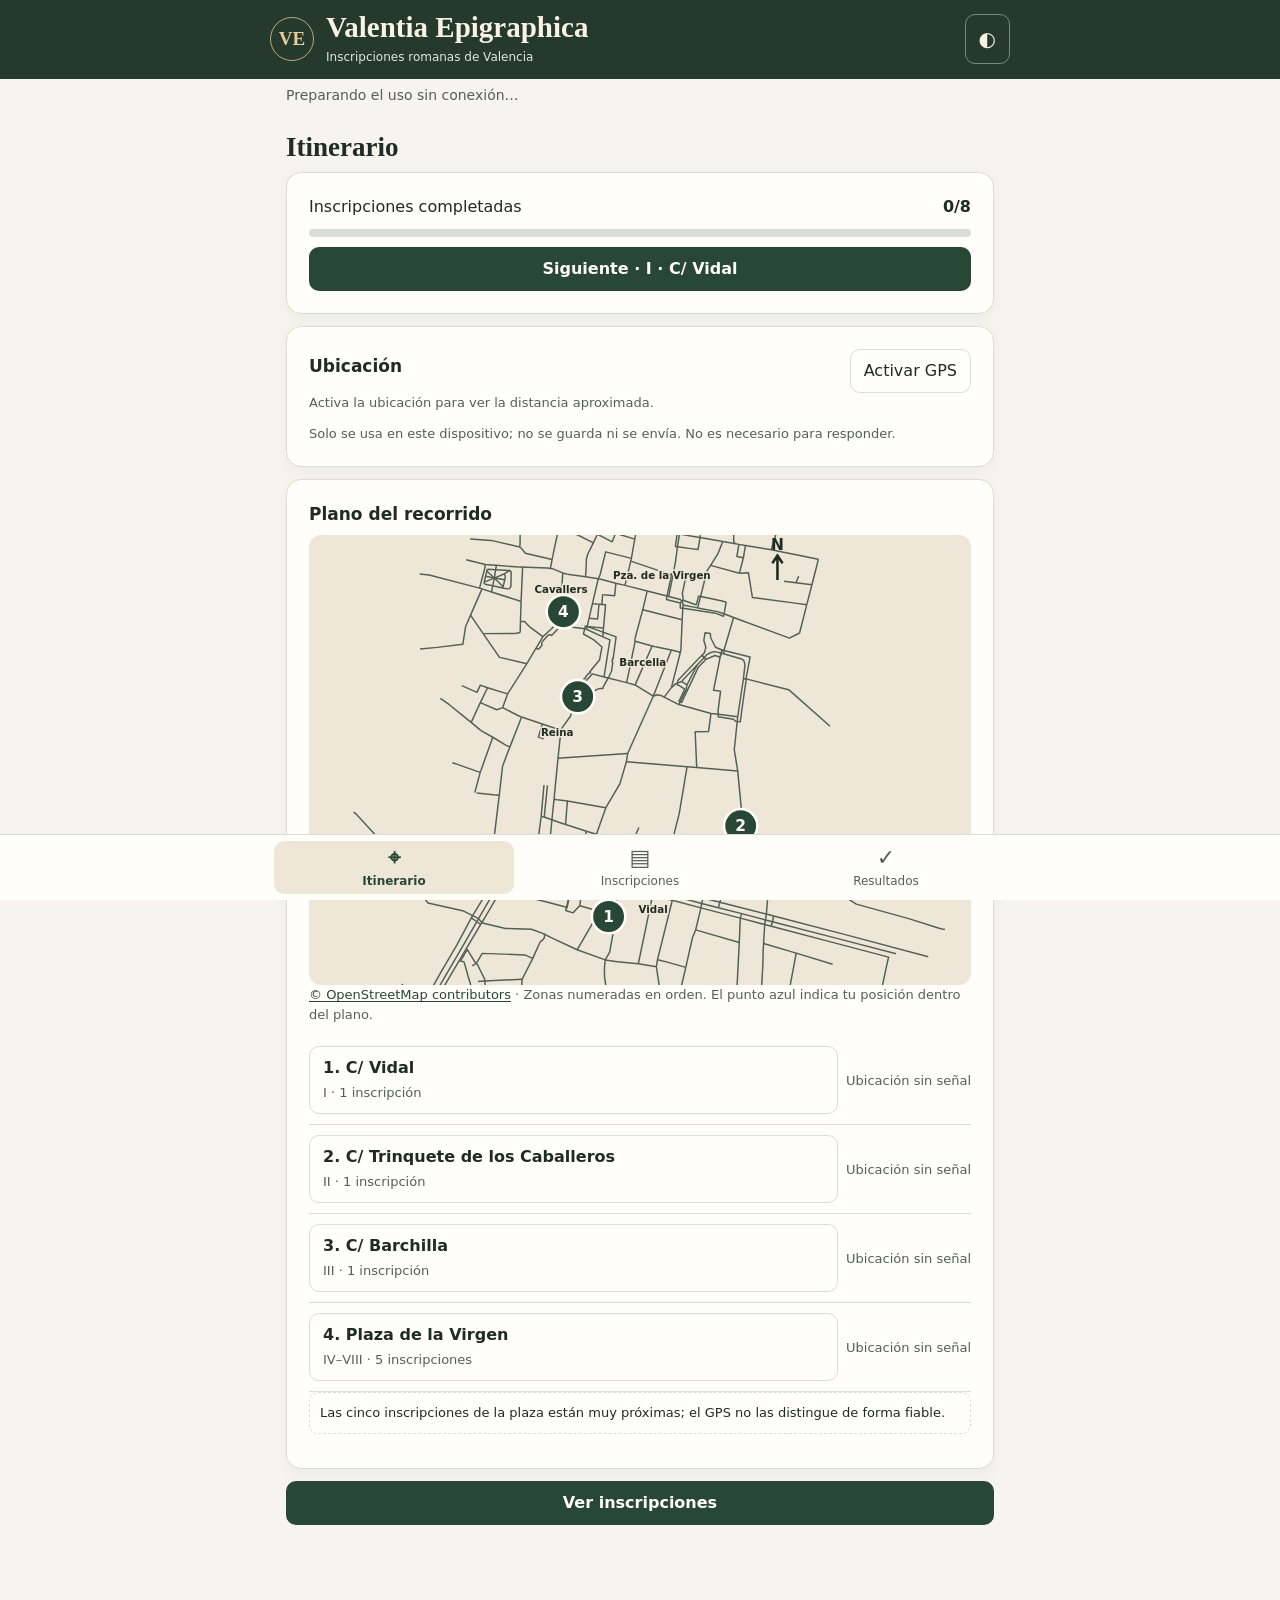
==== index.html @ b0bb478a "Preparar Valentia Epigraphica para la excursión escolar" ====
<!doctype html><html lang="es"><head><meta charset="utf-8"><meta name="viewport" content="width=device-width,initial-scale=1,viewport-fit=cover"><meta name="theme-color" content="#26392d"><meta name="description" content="Recorrido didáctico por ocho inscripciones romanas de Valencia."><link rel="manifest" href="manifest.webmanifest"><link rel="icon" href="icon.svg" type="image/svg+xml"><link rel="apple-touch-icon" href="icon-192.png"><link rel="stylesheet" href="style.css"><title>Valentia Epigraphica</title><script src="data.js" defer></script><script src="map.js" defer></script><script src="app.js" defer></script></head><body><header><div class="brand"><span class="seal" aria-hidden="true">VE</span><div><h1>Valentia Epigraphica</h1><p>Inscripciones romanas de Valencia</p></div></div><button id="theme" class="quiet" aria-label="Cambiar tema" title="Cambiar tema">◐</button></header><p id="offline-status" class="status" role="status">Preparando el uso sin conexión…</p><p id="storage-status" class="status" role="status"></p><main id="main" tabindex="-1"></main><nav aria-label="Secciones"><button data-tab="route"><span aria-hidden="true">⌖</span>Itinerario</button><button data-tab="list"><span aria-hidden="true">▤</span>Inscripciones</button><button data-tab="results"><span aria-hidden="true">✓</span>Resultados</button></nav><noscript>Esta aplicación necesita JavaScript.</noscript></body></html>
---- style.css ----
:root{color-scheme:light;--bg:#f6f4ed;--paper:#fffefa;--ink:#202b23;--muted:#526057;--line:#d9ded4;--green:#294735;--gold:#d7c291;--stone:#eee7d8;--good:#22613c;--bad:#a33b26;--shadow:0 4px 16px #18271a0b}*{box-sizing:border-box}html[data-theme=dark]{color-scheme:dark;--bg:#141b16;--paper:#1e2921;--ink:#f0f2e9;--muted:#b7c4b8;--line:#39483d;--green:#c3ddc2;--gold:#d7c291;--stone:#30382d;--good:#a1e0ab;--bad:#ffb39e;--shadow:none}body{margin:0;background:var(--bg);color:var(--ink);font:16px/1.5 system-ui,-apple-system,sans-serif;padding-bottom:calc(82px + env(safe-area-inset-bottom));}header{background:#26392d;color:#f8f3e4;display:flex;justify-content:space-between;align-items:center;gap:10px;padding:calc(12px + env(safe-area-inset-top)) max(16px,calc((100vw - 740px)/2)) 13px;}.brand{display:flex;align-items:center;gap:12px}.seal{font:600 19px Georgia,serif;color:#e6ce98;border:1px solid #bca87b;border-radius:50%;width:44px;height:44px;display:grid;place-items:center;flex-shrink:0}h1{font:600 clamp(21px,5vw,29px)/1.1 Georgia,serif;margin:0}header p{font-size:12px;margin:4px 0 0;color:#e2e7dc}main{max-width:740px;padding:18px 16px;margin:auto}h2{font:600 27px/1.18 Georgia,serif;margin:0 0 8px}h3{font-size:17px;margin:0 0 8px}p{margin:0 0 12px}button{font:inherit;cursor:pointer;min-height:44px;border-radius:10px;border:1px solid var(--line);background:var(--paper);color:var(--ink);padding:9px 13px}button:focus-visible,a:focus-visible,summary:focus-visible{outline:3px solid #bc8c32;outline-offset:3px}button:disabled{opacity:.55;cursor:default}.quiet{background:transparent;color:inherit;border-color:#788979;font-size:20px;min-width:44px}.primary{background:var(--green);color:var(--paper);font-weight:700;border-color:transparent}.wide{width:100%}.card{border:1px solid var(--line);background:var(--paper);border-radius:15px;padding:16px;margin-bottom:12px;box-shadow:var(--shadow)}.muted,small{color:var(--muted);font-size:13px}.row{display:flex;align-items:center;justify-content:space-between;gap:10px}.stack{display:grid;gap:9px}.progress{height:8px;border-radius:8px;background:var(--line);overflow:hidden;margin:10px 0}.progress>span{display:block;background:var(--green);height:100%}.list-item{display:flex;width:100%;text-align:left;gap:12px;align-items:center;margin-bottom:9px;padding:13px}.number{display:grid;place-items:center;width:42px;height:42px;flex-shrink:0;background:var(--stone);color:var(--ink);border-radius:9px;font:600 17px Georgia,serif}.list-title{flex:1;line-height:1.3}.list-title small{display:block;margin-top:5px}.done{color:var(--good);font-weight:700}.epigraph{background:var(--stone);padding:19px 8px;border-radius:10px;text-align:center;font:600 clamp(12px,3.35vw,17px)/1.65 Georgia,serif;white-space:pre-wrap;overflow-wrap:anywhere;letter-spacing:.025em;margin:12px 0 16px}.question{border:0;padding:0;margin:0 0 20px;min-width:0}.question legend{font-weight:650;margin-bottom:9px}.option{display:flex;align-items:center;gap:10px;padding:10px;border:1px solid var(--line);border-radius:10px;margin:7px 0;min-height:46px}.option:has(input:checked){border:2px solid var(--green);padding:9px;background:var(--stone)}input[type=radio]{accent-color:var(--green);width:19px;height:19px;flex-shrink:0}.feedback{font-size:14px;padding:8px 10px;border-left:3px solid var(--line);margin:8px 0}.correct{border-color:var(--good);color:var(--good)}.incorrect{border-color:var(--bad);color:var(--bad)}details{border-top:1px solid var(--line);padding:12px 0}summary{cursor:pointer;font-weight:650;padding:4px 0}details p{white-space:pre-line;margin-top:10px}.actions{display:flex;gap:8px;flex-wrap:wrap}.actions>*{flex:1}.map{width:100%;height:auto;max-height:410px;background:var(--stone);border-radius:12px}.map .trail{stroke:var(--green);fill:none;stroke-width:3;stroke-linecap:round;stroke-linejoin:round}.map .dot{fill:var(--green);stroke:var(--paper);stroke-width:2}.map text{fill:var(--paper);font:bold 12px system-ui}.map .user{fill:#237ed6;stroke:white;stroke-width:2}.map .accuracy{fill:#237ed6;fill-opacity:.15;stroke:#237ed6;stroke-opacity:.5}.zone{display:grid;grid-template-columns:1fr auto;gap:8px;align-items:center;padding:10px 0;border-bottom:1px solid var(--line)}.zone:last-child{border:0}.zone button{text-align:left}.pill{font-size:13px;font-weight:650;color:var(--good)}nav{position:fixed;bottom:0;left:0;right:0;z-index:5;display:flex;justify-content:center;background:var(--paper);border-top:1px solid var(--line);padding:6px 8px calc(6px + env(safe-area-inset-bottom));gap:6px}nav button{border:0;flex:1;max-width:240px;font-size:12px;display:grid;justify-items:center;padding:4px;gap:1px;color:var(--muted)}nav button span{font-size:22px;line-height:1.2}nav button[aria-current=page]{color:var(--green);background:var(--stone);font-weight:700}.score{font:600 45px Georgia,serif;color:var(--green);margin:5px 0}.note{font-size:13px;padding:10px;border:1px dashed var(--line);border-radius:9px}.back{margin-bottom:14px}.hidden{display:none}.warning{color:var(--bad)}@media(min-width:650px){main{padding-top:26px}.card{padding:22px}}@media print{header,nav,button{display:none}body{padding:0}.card{break-inside:avoid}}

html[data-theme=oled] {
  color-scheme: dark;
  --bg: #000;
  --paper: #101613;
  --ink: #faf8ed;
  --muted: #c6cfc7;
  --line: #515d53;
  --green: #c3ddc2;
  --stone: #202722;
  --good: #a1e0ab;
  --bad: #ffb39e;
  --shadow: none;
}
.status {
  max-width: 740px;
  margin: 0 auto;
  padding: 6px 16px 0;
  font-size: .875rem;
  color: var(--muted);
}
.status:empty { display: none; }
.map { display: block; width: 100%; max-height: 450px; }
.map .streets { fill: none; stroke: var(--muted); stroke-width: 1.15; stroke-linejoin: round; }
.map .street-label text {
  font: 600 8px system-ui, sans-serif;
  fill: var(--ink);
  paint-order: stroke;
  stroke: var(--stone);
  stroke-width: 2.5;
}
.dot { stroke: var(--paper); stroke-width: 2; }
.photo { margin: 10px 0 16px; }
.photo img { display: block; width: 100%; max-width: 320px; height: auto; border-radius: 8px; }
.photo figcaption { margin-top: 4px; font-size: .875rem; }
a { color: var(--green); text-underline-offset: .15em; }
fieldset { min-inline-size: 0; }
.card, .option, .zone { overflow-wrap: anywhere; }
@media (max-width: 400px) {
  .card { padding: 13px; }
  .zone { align-items: flex-start; }
}
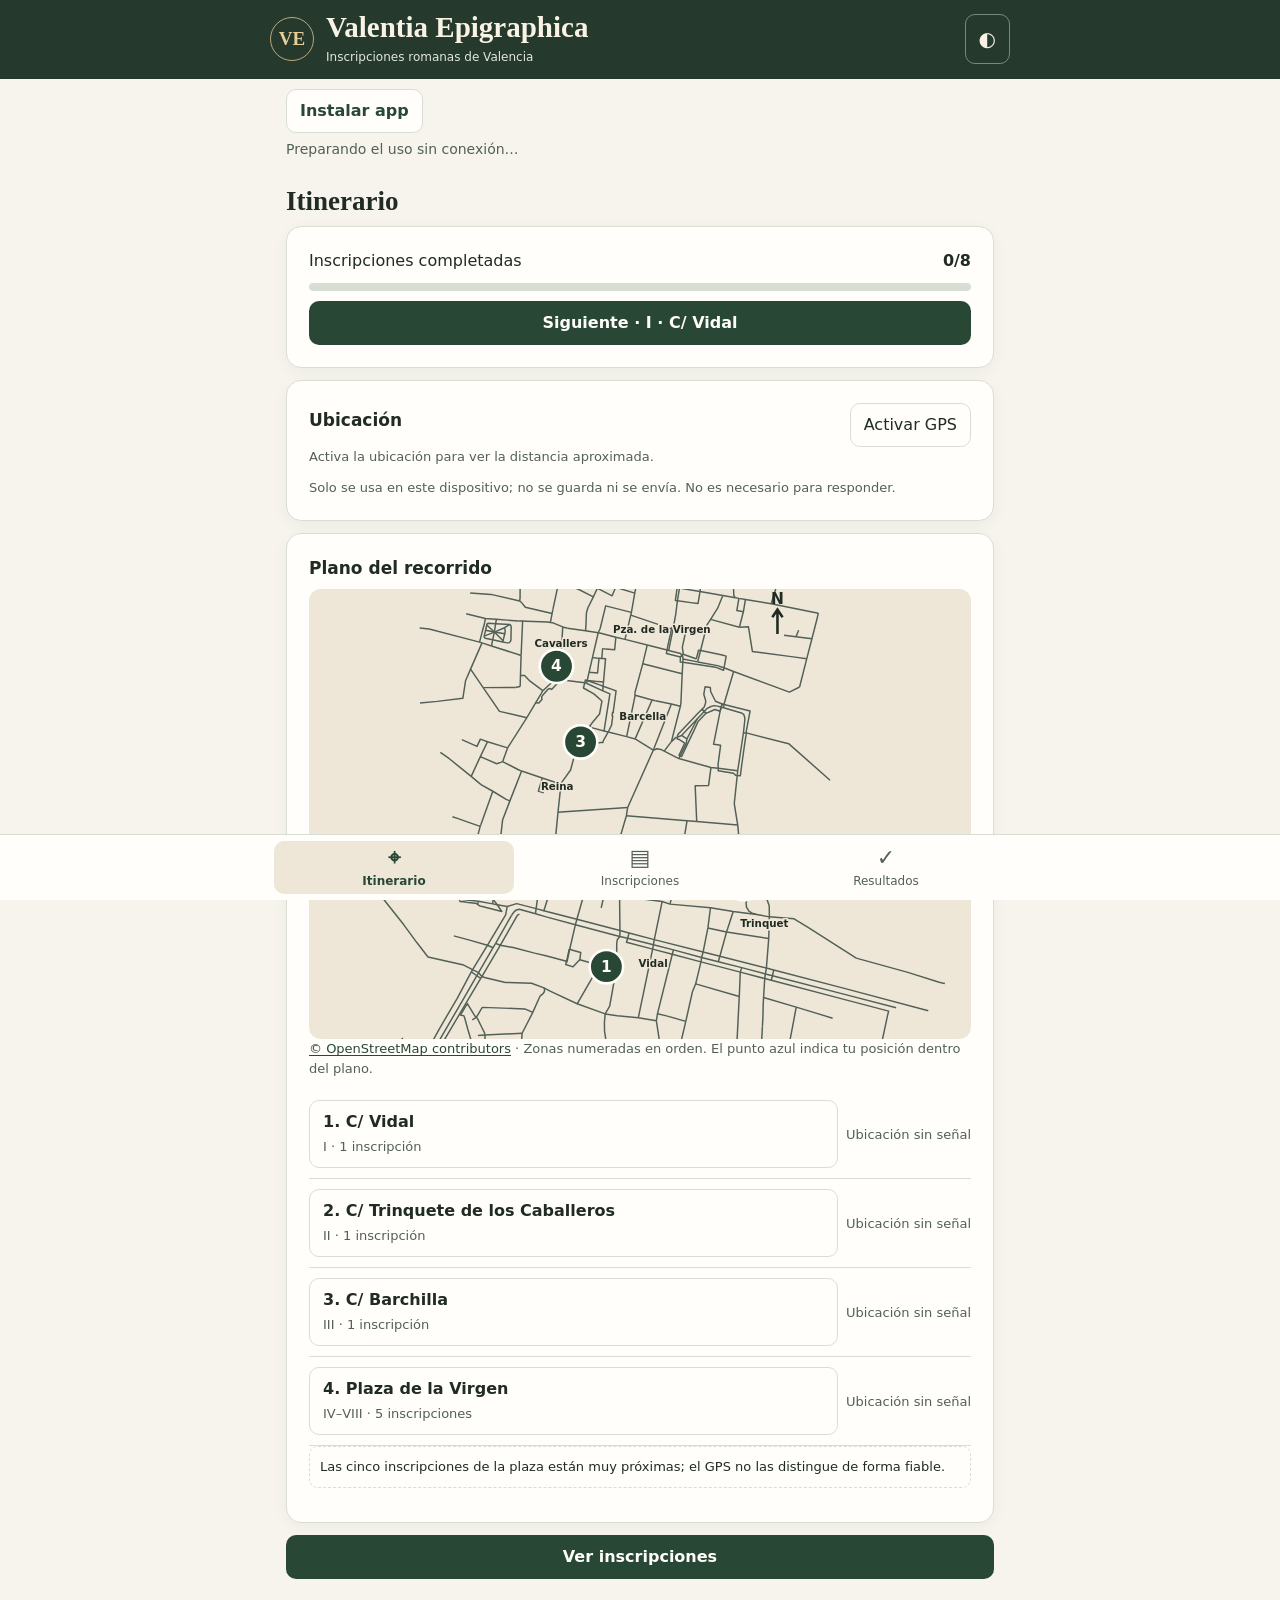
==== commit 0fcd1bf3: "Añadir instalación y nuevo icono de Valentia" ====
--- a/index.html
+++ b/index.html
@@ -1 +1 @@
-<!doctype html><html lang="es"><head><meta charset="utf-8"><meta name="viewport" content="width=device-width,initial-scale=1,viewport-fit=cover"><meta name="theme-color" content="#26392d"><meta name="description" content="Recorrido didáctico por ocho inscripciones romanas de Valencia."><link rel="manifest" href="manifest.webmanifest"><link rel="icon" href="icon.svg" type="image/svg+xml"><link rel="apple-touch-icon" href="icon-192.png"><link rel="stylesheet" href="style.css"><title>Valentia Epigraphica</title><script src="data.js" defer></script><script src="map.js" defer></script><script src="app.js" defer></script></head><body><header><div class="brand"><span class="seal" aria-hidden="true">VE</span><div><h1>Valentia Epigraphica</h1><p>Inscripciones romanas de Valencia</p></div></div><button id="theme" class="quiet" aria-label="Cambiar tema" title="Cambiar tema">◐</button></header><p id="offline-status" class="status" role="status">Preparando el uso sin conexión…</p><p id="storage-status" class="status" role="status"></p><main id="main" tabindex="-1"></main><nav aria-label="Secciones"><button data-tab="route"><span aria-hidden="true">⌖</span>Itinerario</button><button data-tab="list"><span aria-hidden="true">▤</span>Inscripciones</button><button data-tab="results"><span aria-hidden="true">✓</span>Resultados</button></nav><noscript>Esta aplicación necesita JavaScript.</noscript></body></html>
+<!doctype html><html lang="es"><head><meta charset="utf-8"><meta name="viewport" content="width=device-width,initial-scale=1,viewport-fit=cover"><meta name="theme-color" content="#26392d"><meta name="description" content="Recorrido didáctico por ocho inscripciones romanas de Valencia."><link rel="manifest" href="manifest.webmanifest"><link rel="icon" href="icon.svg" type="image/svg+xml"><link rel="apple-touch-icon" href="icon-192.png"><link rel="stylesheet" href="style.css"><title>Valentia Epigraphica</title><script src="data.js" defer></script><script src="map.js" defer></script><script src="app.js" defer></script></head><body><header><div class="brand"><span class="seal" aria-hidden="true">VE</span><div><h1>Valentia Epigraphica</h1><p>Inscripciones romanas de Valencia</p></div></div><button id="theme" class="quiet" aria-label="Cambiar tema" title="Cambiar tema">◐</button></header><div class="install-panel" id="install-panel"><button id="install-app" class="install-button" type="button" aria-controls="install-help" aria-expanded="false">Instalar app</button><p id="install-help" hidden></p></div><p id="offline-status" class="status" role="status">Preparando el uso sin conexión…</p><p id="storage-status" class="status" role="status"></p><main id="main" tabindex="-1"></main><nav aria-label="Secciones"><button data-tab="route"><span aria-hidden="true">⌖</span>Itinerario</button><button data-tab="list"><span aria-hidden="true">▤</span>Inscripciones</button><button data-tab="results"><span aria-hidden="true">✓</span>Resultados</button></nav><noscript>Esta aplicación necesita JavaScript.</noscript></body></html>
--- a/style.css
+++ b/style.css
@@ -41,3 +41,7 @@
   .card { padding: 13px; }
   .zone { align-items: flex-start; }
 }
+
+.install-panel { max-width: 740px; margin: 10px auto 0; padding: 0 16px; }
+.install-button { color: var(--green); font-weight: 700; }
+.install-panel p { margin: 8px 0 0; font-size: .875rem; }
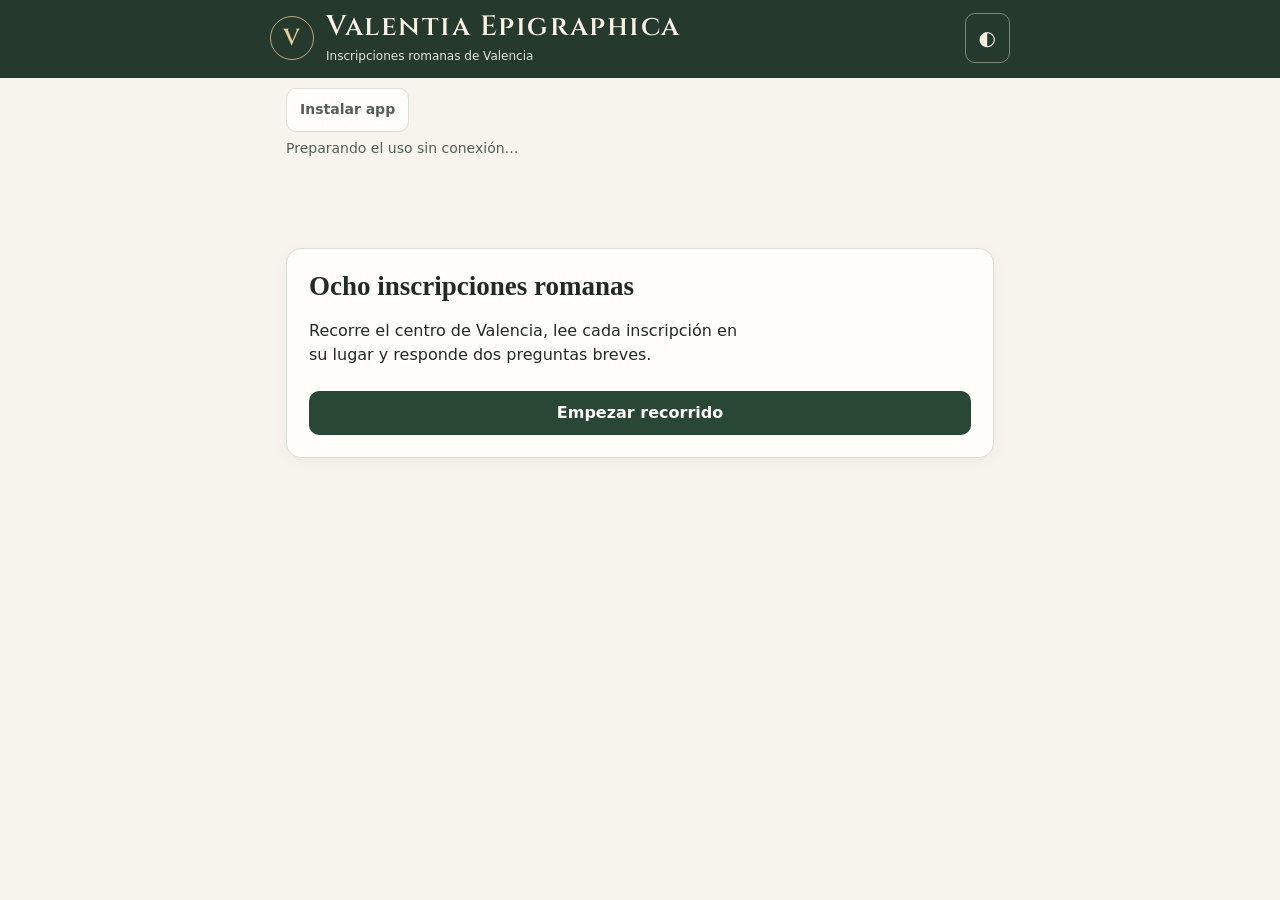
==== commit ec269aca: "Afinar la estética epigráfica de las fichas" ====
--- a/index.html
+++ b/index.html
@@ -1 +1 @@
-<!doctype html><html lang="es"><head><meta charset="utf-8"><meta name="viewport" content="width=device-width,initial-scale=1,viewport-fit=cover"><meta name="theme-color" content="#26392d"><meta name="description" content="Recorrido didáctico por ocho inscripciones romanas de Valencia."><link rel="manifest" href="manifest.webmanifest"><link rel="icon" href="icon.svg" type="image/svg+xml"><link rel="apple-touch-icon" href="icon-192.png"><link rel="stylesheet" href="style.css"><title>Valentia Epigraphica</title><script src="data.js" defer></script><script src="map.js" defer></script><script src="app.js" defer></script></head><body><header><div class="brand"><span class="seal" aria-hidden="true">VE</span><div><h1>Valentia Epigraphica</h1><p>Inscripciones romanas de Valencia</p></div></div><button id="theme" class="quiet" aria-label="Cambiar tema" title="Cambiar tema">◐</button></header><div class="install-panel" id="install-panel"><button id="install-app" class="install-button" type="button" aria-controls="install-help" aria-expanded="false">Instalar app</button><p id="install-help" hidden></p></div><p id="offline-status" class="status" role="status">Preparando el uso sin conexión…</p><p id="storage-status" class="status" role="status"></p><main id="main" tabindex="-1"></main><nav aria-label="Secciones"><button data-tab="route"><span aria-hidden="true">⌖</span>Itinerario</button><button data-tab="list"><span aria-hidden="true">▤</span>Inscripciones</button><button data-tab="results"><span aria-hidden="true">✓</span>Resultados</button></nav><noscript>Esta aplicación necesita JavaScript.</noscript></body></html>
+<!doctype html><html lang="es"><head><meta charset="utf-8"><meta name="viewport" content="width=device-width,initial-scale=1,viewport-fit=cover"><meta name="theme-color" content="#26392d"><meta name="description" content="Recorrido didáctico por ocho inscripciones romanas de Valencia."><link rel="manifest" href="manifest.webmanifest"><link rel="icon" href="icon.svg" type="image/svg+xml"><link rel="apple-touch-icon" href="icon-192.png"><link rel="stylesheet" href="style.css"><title>Valentia Epigraphica</title><script src="data.js" defer></script><script src="map.js" defer></script><script src="app.js" defer></script></head><body><header><div class="brand"><span class="seal" aria-hidden="true">V</span><div><h1>Valentia Epigraphica</h1><p>Inscripciones romanas de Valencia</p></div></div><button id="theme" class="quiet" aria-label="Cambiar tema" title="Cambiar tema">◐</button></header><div class="install-panel" id="install-panel"><button id="install-app" class="install-button" type="button" aria-controls="install-help" aria-expanded="false">Instalar app</button><p id="install-help" hidden></p></div><p id="offline-status" class="status" role="status">Preparando el uso sin conexión…</p><p id="storage-status" class="status" role="status"></p><main id="main" tabindex="-1"></main><nav aria-label="Secciones"><button data-tab="route"><span aria-hidden="true">⌖</span>Itinerario</button><button data-tab="list"><span aria-hidden="true">▤</span>Inscripciones</button><button data-tab="results"><span aria-hidden="true">✓</span>Resultados</button></nav><noscript>Esta aplicación necesita JavaScript.</noscript></body></html>
--- a/style.css
+++ b/style.css
@@ -45,3 +45,155 @@
 .install-panel { max-width: 740px; margin: 10px auto 0; padding: 0 16px; }
 .install-button { color: var(--green); font-weight: 700; }
 .install-panel p { margin: 8px 0 0; font-size: .875rem; }
+
+nav[hidden] { display: none; }
+.welcome { margin-top: clamp(1rem, 7vh, 4rem); }
+.welcome p { max-width: 44ch; margin: 1rem 0 1.5rem; }
+.next-stop { margin-bottom: .75rem; }
+.gps-controls { padding: .85rem 0; border-block-start: 1px solid var(--line); }
+.install-button { min-height: 44px; color: var(--muted); font-size: .875rem; font-weight: 600; }
+.transcription { margin-block: 1rem; }
+.epigraph {
+  overflow-x: auto;
+  padding: 1rem;
+  text-align: start;
+  white-space: pre;
+  overflow-wrap: normal;
+  line-height: 1.85;
+  margin: .5rem 0 0;
+}
+.epigraph.enlarged { font-size: 1.25rem; }
+.quiz-result:empty { margin: 0; }
+.quiz-result:not(:empty) { margin: .75rem 0 0; }
+
+.stone-frame {
+  --stone-edge: #82745e;
+  --stone-rim: #b6a78c;
+  --stone-surface: #eee5d4;
+  --stone-letter: #352c23;
+  margin: .65rem auto 0;
+  max-width: 35rem;
+  padding: .35rem;
+  border: 1px solid var(--stone-edge);
+  border-radius: 3px;
+  background: var(--stone-rim);
+  box-shadow: inset 0 0 0 2px var(--stone-surface);
+}
+.stone-frame--ara { max-width: 20rem; border-block-width: 5px; }
+.stone-frame--marble { max-width: 21rem; --stone-surface: #f0dfd6; --stone-rim: #c6a59a; }
+.stone-frame--tall { max-width: 31rem; }
+.stone-frame--ansata {
+  max-width: 29rem;
+  padding-inline: 1.25rem;
+  clip-path: polygon(5% 0, 95% 0, 95% 35%, 100% 28%, 100% 72%, 95% 65%, 95% 100%, 5% 100%, 5% 65%, 0 72%, 0 28%, 5% 35%);
+}
+:is([data-theme=dark], [data-theme=oled]) .stone-frame {
+  --stone-edge: #9d8d72;
+  --stone-rim: #5d5446;
+  --stone-surface: #2e2a23;
+  --stone-letter: #f6ead1;
+}
+:is([data-theme=dark], [data-theme=oled]) .stone-frame--marble {
+  --stone-surface: #382b28;
+  --stone-rim: #725951;
+}
+.stone-frame .epigraph {
+  margin: 0;
+  padding: 0;
+  border: 1px solid var(--stone-edge);
+  border-radius: 1px;
+  background: var(--stone-surface);
+  color: var(--stone-letter);
+  white-space: normal;
+  font-size: clamp(.95rem, 3.8vw, 1.125rem);
+}
+.stone-frame .epigraph.enlarged { font-size: 1.4rem; }
+.inscription-fields { display: flex; width: max-content; min-width: 100%; justify-content: center; }
+.inscription-fields pre {
+  margin: 0;
+  padding: .8rem clamp(.45rem, 2vw, 1rem);
+  font: inherit;
+  font-variant-caps: small-caps;
+  text-transform: lowercase;
+  white-space: pre;
+}
+.stone-frame--diptych pre { flex: 1; text-align: center; }
+.stone-frame--diptych pre + pre { border-inline-start: 3px double var(--stone-edge); }
+
+@font-face {
+  font-family: Cinzel;
+  src: url("fonts/cinzel-600.woff2") format("woff2");
+  font-style: normal;
+  font-weight: 600;
+  font-display: swap;
+}
+
+.brand h1, .seal, .number {
+  font-family: Cinzel, Georgia, serif;
+  font-weight: 600;
+  letter-spacing: .055em;
+}
+
+.brand h1 { font-size: clamp(1.125rem, 5.3vw, 1.75rem); }
+.seal { font-size: 1.45rem; }
+.number { color: var(--green); }
+
+.inscription-display {
+  padding: .75rem 0 1.25rem;
+}
+
+.inscription-display > .photo { margin: 0 0 .85rem; }
+.inscription-display > .photo img {
+  max-width: 24rem;
+  margin-inline: auto;
+  border: 1px solid var(--line);
+  border-radius: 4px;
+}
+.inscription-display > .photo figcaption {
+  color: var(--muted);
+  max-width: 24rem;
+  margin-inline: auto;
+}
+.inscription-display .transcription { min-width: 0; margin: 0; }
+.inscription-display .transcription > button {
+  display: block;
+  margin: .65rem auto 0;
+  font-size: .875rem;
+}
+.inscription-translation { border-top: 2px solid #998057; }
+
+.stone-frame {
+  --stone-light: #f6eddb;
+  --stone-shadow: #77674f;
+  padding: .4rem;
+  background: linear-gradient(145deg, var(--stone-light), var(--stone-rim) 52%, var(--stone-shadow));
+  box-shadow: inset 0 0 0 1px var(--stone-light), 0 3px 7px #271e171c;
+}
+.stone-frame--pedestal { --stone-light: #eae3d4; }
+.stone-frame--ara { --stone-rim: #aba28d; --stone-surface: #e5dece; }
+.stone-frame--ansata { --stone-rim: #c6ae88; --stone-surface: #efdfc5; padding-inline: 1.2rem; }
+.stone-frame--diptych { --stone-rim: #a9a18b; --stone-surface: #e7dfcc; }
+.stone-frame--marble { --stone-light: #f8e9e3; --stone-shadow: #936b62; }
+.stone-frame--tall { --stone-rim: #ad9f8d; --stone-surface: #e9e0d3; }
+.stone-frame .epigraph {
+  box-shadow: inset 0 1px 4px #352c2329, inset 0 -1px 0 var(--stone-light);
+}
+:is([data-theme=dark], [data-theme=oled]) .stone-frame {
+  --stone-light: #887b66;
+  --stone-shadow: #3b342b;
+}
+:is([data-theme=dark], [data-theme=oled]) .stone-frame--marble {
+  --stone-light: #966f68;
+  --stone-shadow: #45312d;
+}
+
+@media (min-width: 680px) {
+  .inscription-display:not(.inscription-display--tall) {
+    display: grid;
+    grid-template-columns: minmax(0, .85fr) minmax(0, 1.15fr);
+    align-items: center;
+    gap: 1.25rem;
+  }
+
+  .inscription-display > .photo { margin-bottom: 0; }
+}
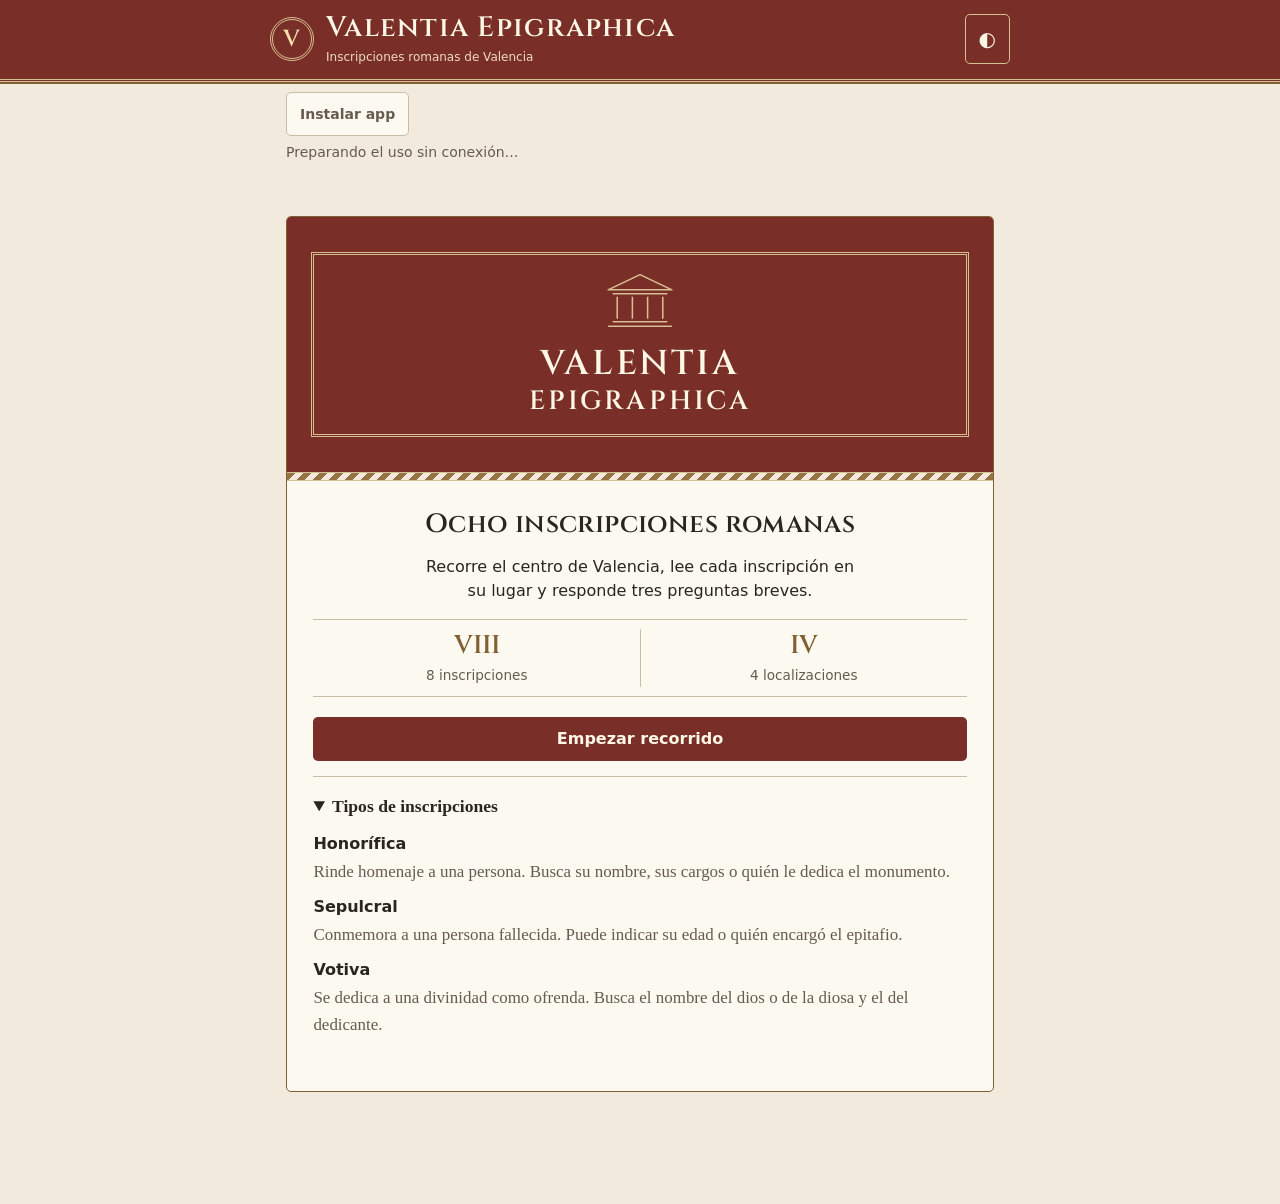
==== commit 239ba4d4: "Estilo pompeyano: index.html" ====
--- a/index.html
+++ b/index.html
@@ -1 +1 @@
-<!doctype html><html lang="es"><head><meta charset="utf-8"><meta name="viewport" content="width=device-width,initial-scale=1,viewport-fit=cover"><meta name="theme-color" content="#26392d"><meta name="description" content="Recorrido didáctico por ocho inscripciones romanas de Valencia."><link rel="manifest" href="manifest.webmanifest"><link rel="icon" href="icon.svg" type="image/svg+xml"><link rel="apple-touch-icon" href="icon-192.png"><link rel="stylesheet" href="style.css"><title>Valentia Epigraphica</title><script src="data.js" defer></script><script src="map.js" defer></script><script src="app.js" defer></script></head><body><header><div class="brand"><span class="seal" aria-hidden="true">V</span><div><h1>Valentia Epigraphica</h1><p>Inscripciones romanas de Valencia</p></div></div><button id="theme" class="quiet" aria-label="Cambiar tema" title="Cambiar tema">◐</button></header><div class="install-panel" id="install-panel"><button id="install-app" class="install-button" type="button" aria-controls="install-help" aria-expanded="false">Instalar app</button><p id="install-help" hidden></p></div><p id="offline-status" class="status" role="status">Preparando el uso sin conexión…</p><p id="storage-status" class="status" role="status"></p><main id="main" tabindex="-1"></main><nav aria-label="Secciones"><button data-tab="route"><span aria-hidden="true">⌖</span>Itinerario</button><button data-tab="list"><span aria-hidden="true">▤</span>Inscripciones</button><button data-tab="results"><span aria-hidden="true">✓</span>Resultados</button></nav><noscript>Esta aplicación necesita JavaScript.</noscript></body></html>
+<!doctype html><html lang="es"><head><meta charset="utf-8"><meta name="viewport" content="width=device-width,initial-scale=1,viewport-fit=cover"><meta name="theme-color" content="#792f28"><meta name="description" content="Recorrido didáctico por ocho inscripciones romanas de Valencia."><link rel="manifest" href="manifest.webmanifest"><link rel="icon" href="icon.svg" type="image/svg+xml"><link rel="apple-touch-icon" href="icon-192.png"><link rel="stylesheet" href="style.css"><title>Valentia Epigraphica</title><script src="data.js" defer></script><script src="map.js" defer></script><script src="app.js" defer></script></head><body><header><div class="brand"><span class="seal" aria-hidden="true">V</span><div><h1>Valentia Epigraphica</h1><p>Inscripciones romanas de Valencia</p></div></div><button id="theme" class="quiet" aria-label="Cambiar tema" title="Cambiar tema">◐</button></header><div class="install-panel" id="install-panel"><button id="install-app" class="install-button" type="button" aria-controls="install-help" aria-expanded="false">Instalar app</button><p id="install-help" hidden></p></div><p id="offline-status" class="status" role="status">Preparando el uso sin conexión…</p><p id="storage-status" class="status" role="status"></p><main id="main" tabindex="-1"></main><nav aria-label="Secciones"><button data-tab="route"><span aria-hidden="true">⌖</span>Itinerario</button><button data-tab="list"><span aria-hidden="true">▤</span>Inscripciones</button><button data-tab="results"><span aria-hidden="true">✓</span>Resultados</button></nav><noscript>Esta aplicación necesita JavaScript.</noscript></body></html>
--- a/style.css
+++ b/style.css
@@ -1,17 +1,22 @@
-:root{color-scheme:light;--bg:#f6f4ed;--paper:#fffefa;--ink:#202b23;--muted:#526057;--line:#d9ded4;--green:#294735;--gold:#d7c291;--stone:#eee7d8;--good:#22613c;--bad:#a33b26;--shadow:0 4px 16px #18271a0b}*{box-sizing:border-box}html[data-theme=dark]{color-scheme:dark;--bg:#141b16;--paper:#1e2921;--ink:#f0f2e9;--muted:#b7c4b8;--line:#39483d;--green:#c3ddc2;--gold:#d7c291;--stone:#30382d;--good:#a1e0ab;--bad:#ffb39e;--shadow:none}body{margin:0;background:var(--bg);color:var(--ink);font:16px/1.5 system-ui,-apple-system,sans-serif;padding-bottom:calc(82px + env(safe-area-inset-bottom));}header{background:#26392d;color:#f8f3e4;display:flex;justify-content:space-between;align-items:center;gap:10px;padding:calc(12px + env(safe-area-inset-top)) max(16px,calc((100vw - 740px)/2)) 13px;}.brand{display:flex;align-items:center;gap:12px}.seal{font:600 19px Georgia,serif;color:#e6ce98;border:1px solid #bca87b;border-radius:50%;width:44px;height:44px;display:grid;place-items:center;flex-shrink:0}h1{font:600 clamp(21px,5vw,29px)/1.1 Georgia,serif;margin:0}header p{font-size:12px;margin:4px 0 0;color:#e2e7dc}main{max-width:740px;padding:18px 16px;margin:auto}h2{font:600 27px/1.18 Georgia,serif;margin:0 0 8px}h3{font-size:17px;margin:0 0 8px}p{margin:0 0 12px}button{font:inherit;cursor:pointer;min-height:44px;border-radius:10px;border:1px solid var(--line);background:var(--paper);color:var(--ink);padding:9px 13px}button:focus-visible,a:focus-visible,summary:focus-visible{outline:3px solid #bc8c32;outline-offset:3px}button:disabled{opacity:.55;cursor:default}.quiet{background:transparent;color:inherit;border-color:#788979;font-size:20px;min-width:44px}.primary{background:var(--green);color:var(--paper);font-weight:700;border-color:transparent}.wide{width:100%}.card{border:1px solid var(--line);background:var(--paper);border-radius:15px;padding:16px;margin-bottom:12px;box-shadow:var(--shadow)}.muted,small{color:var(--muted);font-size:13px}.row{display:flex;align-items:center;justify-content:space-between;gap:10px}.stack{display:grid;gap:9px}.progress{height:8px;border-radius:8px;background:var(--line);overflow:hidden;margin:10px 0}.progress>span{display:block;background:var(--green);height:100%}.list-item{display:flex;width:100%;text-align:left;gap:12px;align-items:center;margin-bottom:9px;padding:13px}.number{display:grid;place-items:center;width:42px;height:42px;flex-shrink:0;background:var(--stone);color:var(--ink);border-radius:9px;font:600 17px Georgia,serif}.list-title{flex:1;line-height:1.3}.list-title small{display:block;margin-top:5px}.done{color:var(--good);font-weight:700}.epigraph{background:var(--stone);padding:19px 8px;border-radius:10px;text-align:center;font:600 clamp(12px,3.35vw,17px)/1.65 Georgia,serif;white-space:pre-wrap;overflow-wrap:anywhere;letter-spacing:.025em;margin:12px 0 16px}.question{border:0;padding:0;margin:0 0 20px;min-width:0}.question legend{font-weight:650;margin-bottom:9px}.option{display:flex;align-items:center;gap:10px;padding:10px;border:1px solid var(--line);border-radius:10px;margin:7px 0;min-height:46px}.option:has(input:checked){border:2px solid var(--green);padding:9px;background:var(--stone)}input[type=radio]{accent-color:var(--green);width:19px;height:19px;flex-shrink:0}.feedback{font-size:14px;padding:8px 10px;border-left:3px solid var(--line);margin:8px 0}.correct{border-color:var(--good);color:var(--good)}.incorrect{border-color:var(--bad);color:var(--bad)}details{border-top:1px solid var(--line);padding:12px 0}summary{cursor:pointer;font-weight:650;padding:4px 0}details p{white-space:pre-line;margin-top:10px}.actions{display:flex;gap:8px;flex-wrap:wrap}.actions>*{flex:1}.map{width:100%;height:auto;max-height:410px;background:var(--stone);border-radius:12px}.map .trail{stroke:var(--green);fill:none;stroke-width:3;stroke-linecap:round;stroke-linejoin:round}.map .dot{fill:var(--green);stroke:var(--paper);stroke-width:2}.map text{fill:var(--paper);font:bold 12px system-ui}.map .user{fill:#237ed6;stroke:white;stroke-width:2}.map .accuracy{fill:#237ed6;fill-opacity:.15;stroke:#237ed6;stroke-opacity:.5}.zone{display:grid;grid-template-columns:1fr auto;gap:8px;align-items:center;padding:10px 0;border-bottom:1px solid var(--line)}.zone:last-child{border:0}.zone button{text-align:left}.pill{font-size:13px;font-weight:650;color:var(--good)}nav{position:fixed;bottom:0;left:0;right:0;z-index:5;display:flex;justify-content:center;background:var(--paper);border-top:1px solid var(--line);padding:6px 8px calc(6px + env(safe-area-inset-bottom));gap:6px}nav button{border:0;flex:1;max-width:240px;font-size:12px;display:grid;justify-items:center;padding:4px;gap:1px;color:var(--muted)}nav button span{font-size:22px;line-height:1.2}nav button[aria-current=page]{color:var(--green);background:var(--stone);font-weight:700}.score{font:600 45px Georgia,serif;color:var(--green);margin:5px 0}.note{font-size:13px;padding:10px;border:1px dashed var(--line);border-radius:9px}.back{margin-bottom:14px}.hidden{display:none}.warning{color:var(--bad)}@media(min-width:650px){main{padding-top:26px}.card{padding:22px}}@media print{header,nav,button{display:none}body{padding:0}.card{break-inside:avoid}}
-
-html[data-theme=oled] {
-  color-scheme: dark;
-  --bg: #000;
-  --paper: #101613;
-  --ink: #faf8ed;
-  --muted: #c6cfc7;
-  --line: #515d53;
-  --green: #c3ddc2;
-  --stone: #202722;
-  --good: #a1e0ab;
-  --bad: #ffb39e;
-  --shadow: none;
+:root{color-scheme:light;--bg:#f2ebdd;--paper:#fcf9f1;--ink:#29251f;--muted:#665b4d;--line:#cbbda5;--accent:#792f28;--accent-ink:#fff7e6;--green:#792f28;--gold:#947443;--stone:#e9dfca;--good:#34583a;--bad:#9c3025;--shadow:none;--bronze:#806133;--ornament:#d8bf92;--heading-font:Cinzel,Georgia,serif;--reading-font:Palatino,"Palatino Linotype",Georgia,serif}*{box-sizing:border-box}html[data-theme=dark]{color-scheme:dark;--bg:#211b18;--paper:#312723;--ink:#f3ecdf;--muted:#d0c1ad;--line:#76644e;--accent:#b96550;--accent-ink:#201611;--green:#e4a18b;--gold:#d7b87e;--stone:#40342c;--good:#a1d6a3;--bad:#ffb39e;--shadow:none;--bronze:#e0bc83;--ornament:#d8bf92}body{margin:0;background:var(--bg);color:var(--ink);font:16px/1.5 system-ui,-apple-system,sans-serif;padding-bottom:calc(82px + env(safe-area-inset-bottom));}header{background:#792f28;color:#fff7e6;display:flex;justify-content:space-between;align-items:center;gap:10px;padding:calc(12px + env(safe-area-inset-top)) max(16px,calc((100vw - 740px)/2)) 13px;}.brand{display:flex;align-items:center;gap:12px}.seal{font:600 19px Georgia,serif;color:#e6ce98;border:1px solid #bca87b;border-radius:50%;width:44px;height:44px;display:grid;place-items:center;flex-shrink:0}h1{font:600 clamp(21px,5vw,29px)/1.1 Georgia,serif;margin:0}header p{font-size:12px;margin:4px 0 0;color:#f0dbc4}main{max-width:740px;padding:18px 16px;margin:auto}h2{font:600 27px/1.18 Georgia,serif;margin:0 0 8px}h3{font-size:17px;margin:0 0 8px}p{margin:0 0 12px}button{font:inherit;cursor:pointer;min-height:44px;border-radius:5px;border:1px solid var(--line);background:var(--paper);color:var(--ink);padding:9px 13px}button:focus-visible,a:focus-visible,summary:focus-visible{outline:3px solid #bc8c32;outline-offset:3px}button:disabled{opacity:.55;cursor:default}.quiet{background:transparent;color:inherit;border-color:#d8bf92;font-size:20px;min-width:44px}.primary{background:var(--accent);color:var(--accent-ink);font-weight:700;border-color:transparent}.wide{width:100%}.card{border:1px solid var(--line);background:var(--paper);border-radius:5px;padding:16px;margin-bottom:12px;box-shadow:var(--shadow)}.muted,small{color:var(--muted);font-size:13px}.row{display:flex;align-items:center;justify-content:space-between;gap:10px}.stack{display:grid;gap:9px}.progress{height:8px;border-radius:8px;background:var(--line);overflow:hidden;margin:10px 0}.progress>span{display:block;background:var(--good);height:100%}.list-item{display:flex;width:100%;text-align:left;gap:12px;align-items:center;margin-bottom:9px;padding:13px}.number{display:grid;place-items:center;width:42px;height:42px;flex-shrink:0;background:var(--stone);color:var(--ink);border-radius:9px;font:600 17px Georgia,serif}.list-title{flex:1;line-height:1.3}.list-title small{display:block;margin-top:5px}.done{color:var(--good);font-weight:700}.epigraph{background:var(--stone);padding:19px 8px;border-radius:10px;text-align:center;font:600 clamp(12px,3.35vw,17px)/1.65 Georgia,serif;white-space:pre-wrap;overflow-wrap:anywhere;letter-spacing:.025em;margin:12px 0 16px}.question{border:0;padding:0;margin:0 0 20px;min-width:0}.question legend{font-weight:650;margin-bottom:9px}.option{display:flex;align-items:center;gap:10px;padding:10px;border:1px solid var(--line);border-radius:10px;margin:7px 0;min-height:46px}.option:has(input:checked){border:2px solid var(--green);padding:9px;background:var(--stone)}input[type=radio]{accent-color:var(--green);width:19px;height:19px;flex-shrink:0}.feedback{font-size:14px;padding:8px 10px;border-left:3px solid var(--line);margin:8px 0}.correct{border-color:var(--good);color:var(--good)}.incorrect{border-color:var(--bad);color:var(--bad)}details{border-top:1px solid var(--line);padding:12px 0}summary{cursor:pointer;font-weight:650;padding:4px 0}details p{white-space:pre-line;margin-top:10px}.actions{display:flex;gap:8px;flex-wrap:wrap}.actions>*{flex:1}.map{width:100%;height:auto;max-height:410px;background:var(--stone);border-radius:12px}.map .trail{stroke:var(--green);fill:none;stroke-width:3;stroke-linecap:round;stroke-linejoin:round}.map .dot{fill:var(--green);stroke:var(--paper);stroke-width:2}.map text{fill:var(--paper);font:bold 12px system-ui}.map .user{fill:#237ed6;stroke:white;stroke-width:2}.map .accuracy{fill:#237ed6;fill-opacity:.15;stroke:#237ed6;stroke-opacity:.5}.zone{display:grid;grid-template-columns:1fr auto;gap:8px;align-items:center;padding:10px 0;border-bottom:1px solid var(--line)}.zone:last-child{border:0}.zone button{text-align:left}.pill{font-size:13px;font-weight:650;color:var(--good)}nav{position:fixed;bottom:0;left:0;right:0;z-index:5;display:flex;justify-content:center;background:var(--paper);border-top:1px solid var(--line);padding:6px 8px calc(6px + env(safe-area-inset-bottom));gap:6px}nav button{border:0;flex:1;max-width:240px;font-size:12px;display:grid;justify-items:center;padding:4px;gap:1px;color:var(--muted)}nav button span{font-size:22px;line-height:1.2}nav button[aria-current=page]{color:var(--green);background:var(--stone);font-weight:700}.score{font:600 45px Georgia,serif;color:var(--green);margin:5px 0}.note{font-size:13px;padding:10px;border:1px dashed var(--line);border-radius:9px}.back{margin-bottom:14px}.hidden{display:none}.warning{color:var(--bad)}@media(min-width:650px){main{padding-top:26px}.card{padding:22px}}@media print{header,nav,button{display:none}body{padding:0}.card{break-inside:avoid}}
+
+html[data-theme=oled]{
+  color-scheme:dark;
+  --bg:#000;
+  --paper:#121212;
+  --ink:#faf5e9;
+  --muted:#c9bda9;
+  --line:#726454;
+  --accent:#b96550;
+  --accent-ink:#201611;
+  --green:#e4a18b;
+  --gold:#d7b87e;
+  --stone:#211c18;
+  --good:#a1d6a3;
+  --bad:#ffb39e;
+  --shadow:none;
+  --bronze:#e0bc83;
+  --ornament:#d8bf92;
 }
 .status {
   max-width: 740px;
@@ -197,3 +202,153 @@
 
   .inscription-display > .photo { margin-bottom: 0; }
 }
+
+.inscription-types { margin: .9rem 0; }
+.inscription-types dl { margin: .55rem 0 0; }
+.inscription-types dl > div + div { margin-top: .65rem; }
+.inscription-types dt { font-weight: 700; }
+.inscription-types dd { margin: .1rem 0 0; color: var(--muted); }
+
+
+/* Pompeian identity — restrained museum catalogue, high daylight contrast. */
+header {
+  border-bottom: 3px double #d8bf92;
+  position: relative;
+}
+header::after {
+  content: "";
+  position: absolute;
+  inset: auto 0 -5px;
+  height: 2px;
+  background: var(--bronze);
+  pointer-events: none;
+}
+.brand h1 { letter-spacing: .045em; line-height: 1.15; }
+.seal {
+  color: #f5dfac;
+  border: 3px double #d8bf92;
+  border-radius: 50%;
+}
+h2 {
+  font-family: var(--heading-font);
+  font-weight: 600;
+  font-size: clamp(1.25rem, 4.7vw, 1.65rem);
+  letter-spacing: .015em;
+  line-height: 1.35;
+}
+h3 {
+  font-family: var(--reading-font);
+  font-size: 1.2rem;
+  font-weight: 700;
+}
+.card, .list-item { box-shadow: none; border-radius: 5px; }
+.list-item { border-left: 3px solid var(--bronze); }
+.list-title strong {
+  font-family: var(--reading-font);
+  font-size: 1.12rem;
+  font-weight: 700;
+  line-height: 1.35;
+}
+.number {
+  background: transparent;
+  border-radius: 0;
+  border-right: 1px solid var(--line);
+  color: var(--bronze);
+  width: 46px;
+  padding-right: 8px;
+}
+.option { border-radius: 4px; }
+.option:has(input:checked) { border-color: var(--accent); }
+input[type=radio] { accent-color: var(--accent); }
+details p, .question legend, .inscription-types dd {
+  font-family: var(--reading-font);
+  font-size: 1.06rem;
+  line-height: 1.6;
+}
+details summary {
+  font-family: var(--reading-font);
+  font-size: 1.1rem;
+}
+.epigraph {
+  font-family: var(--reading-font);
+  letter-spacing: .045em;
+}
+nav {
+  border-top: 3px double var(--bronze);
+}
+nav button[aria-current=page] {
+  color: var(--green);
+  border-radius: 4px;
+  box-shadow: inset 0 2px var(--accent);
+}
+.score { font-family: var(--heading-font); color: var(--green); }
+.map .trail { stroke: var(--accent); }
+.map .dot { fill: var(--accent); stroke: var(--paper); }
+.map .dot + text { fill: var(--accent-ink); }
+.welcome {
+  padding: 0;
+  overflow: hidden;
+  margin-top: clamp(.8rem, 3vh, 2rem);
+  border: 1px solid var(--bronze);
+}
+.welcome-monument {
+  background: #792f28;
+  color: #fff7e6;
+  text-align: center;
+  padding: clamp(1.2rem, 5vw, 2.2rem) clamp(.7rem, 3vw, 1.5rem);
+}
+.welcome-monument-inner {
+  border: 3px double #d8bf92;
+  padding: 1rem .45rem;
+}
+.welcome-emblem {
+  display: block;
+  width: 76px;
+  height: 59px;
+  margin: 0 auto .7rem;
+  color: #d8bf92;
+}
+.welcome-wordmark {
+  font-family: var(--heading-font);
+  font-weight: 600;
+  font-size: clamp(1.3rem, 6.5vw, 2.15rem);
+  letter-spacing: .08em;
+  line-height: 1.25;
+}
+.welcome-wordmark span {
+  display: block;
+  font-size: .77em;
+  letter-spacing: .12em;
+}
+.welcome-cenefa {
+  height: 9px;
+  background-color: #947443;
+  background-image: linear-gradient(135deg, transparent 25%, #f2ebdd 25% 50%, transparent 50% 75%, #f2ebdd 75%);
+  background-size: 16px 16px;
+  border-block: 1px solid #d8bf92;
+}
+.welcome-body { padding: clamp(1rem, 4vw, 1.65rem); }
+.welcome-body h2 { text-align: center; }
+.welcome-body > p { margin: .75rem auto 1rem; text-align: center; }
+.welcome-facts {
+  display: grid;
+  grid-template-columns: 1fr 1fr;
+  margin: 1rem 0 1.25rem;
+  border-block: 1px solid var(--line);
+  padding: .6rem 0;
+}
+.welcome-facts div { text-align: center; }
+.welcome-facts div + div { border-left: 1px solid var(--line); }
+.welcome-facts strong {
+  display: block;
+  font: 600 1.6rem/1.3 var(--heading-font);
+  color: var(--bronze);
+}
+.welcome-facts span { color: var(--muted); font-size: .85rem; }
+:is([data-theme=dark], [data-theme=oled]) .welcome-monument { background: #792f28; }
+@media (max-width:360px) {
+  .brand h1 { letter-spacing: .015em; }
+  .seal { width: 38px; height: 38px; }
+  .welcome-wordmark { letter-spacing: .04em; }
+  .welcome-wordmark span { letter-spacing: .07em; }
+}
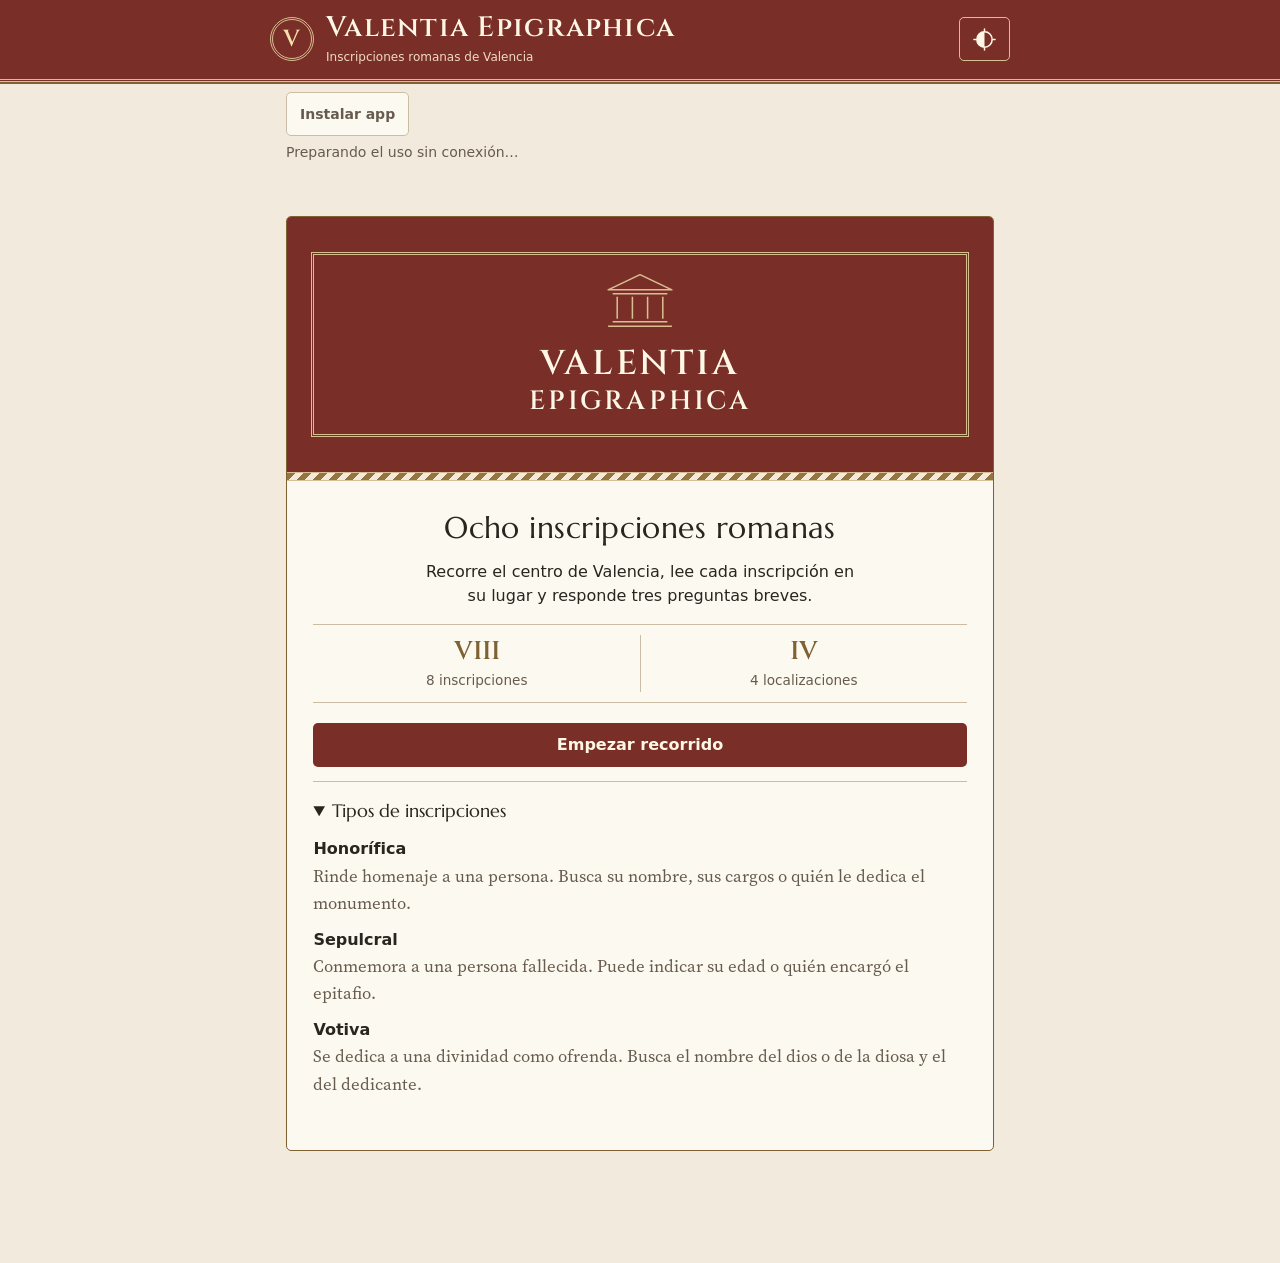
==== commit 93408612: "Iconografía SVG y moneda epigráfica VE para la PWA" ====
--- a/index.html
+++ b/index.html
@@ -1 +1 @@
-<!doctype html><html lang="es"><head><meta charset="utf-8"><meta name="viewport" content="width=device-width,initial-scale=1,viewport-fit=cover"><meta name="theme-color" content="#792f28"><meta name="description" content="Recorrido didáctico por ocho inscripciones romanas de Valencia."><link rel="manifest" href="manifest.webmanifest"><link rel="icon" href="icon.svg" type="image/svg+xml"><link rel="apple-touch-icon" href="icon-192.png"><link rel="stylesheet" href="style.css"><title>Valentia Epigraphica</title><script src="data.js" defer></script><script src="map.js" defer></script><script src="app.js" defer></script></head><body><header><div class="brand"><span class="seal" aria-hidden="true">V</span><div><h1>Valentia Epigraphica</h1><p>Inscripciones romanas de Valencia</p></div></div><button id="theme" class="quiet" aria-label="Cambiar tema" title="Cambiar tema">◐</button></header><div class="install-panel" id="install-panel"><button id="install-app" class="install-button" type="button" aria-controls="install-help" aria-expanded="false">Instalar app</button><p id="install-help" hidden></p></div><p id="offline-status" class="status" role="status">Preparando el uso sin conexión…</p><p id="storage-status" class="status" role="status"></p><main id="main" tabindex="-1"></main><nav aria-label="Secciones"><button data-tab="route"><span aria-hidden="true">⌖</span>Itinerario</button><button data-tab="list"><span aria-hidden="true">▤</span>Inscripciones</button><button data-tab="results"><span aria-hidden="true">✓</span>Resultados</button></nav><noscript>Esta aplicación necesita JavaScript.</noscript></body></html>
+<!doctype html><html lang="es"><head><meta charset="utf-8"><meta name="viewport" content="width=device-width,initial-scale=1,viewport-fit=cover"><meta name="theme-color" content="#792f28"><meta name="description" content="Recorrido didáctico por ocho inscripciones romanas de Valencia."><link rel="manifest" href="manifest.webmanifest"><link rel="icon" href="icon.svg" type="image/svg+xml"><link rel="apple-touch-icon" href="icon-192.png"><link rel="stylesheet" href="style.css"><title>Valentia Epigraphica</title><script src="data.js" defer></script><script src="map.js" defer></script><script src="app.js" defer></script></head><body><header><div class="brand"><span class="seal" aria-hidden="true">V</span><div><h1>Valentia Epigraphica</h1><p>Inscripciones romanas de Valencia</p></div></div><button id="theme" class="quiet" aria-label="Cambiar tema" title="Cambiar tema"><svg viewBox="0 0 24 24" fill="none" stroke="currentColor" stroke-width="1.6" stroke-linecap="round" stroke-linejoin="round" aria-hidden="true" focusable="false"><circle cx="12" cy="12" r="8"/><path d="M12 4a8 8 0 0 0 0 16z" fill="currentColor" stroke="none"/><path d="M12 1v2m0 18v2M1 12h2m18 0h2"/></svg></button></header><div class="install-panel" id="install-panel"><button id="install-app" class="install-button" type="button" aria-controls="install-help" aria-expanded="false">Instalar app</button><p id="install-help" hidden></p></div><p id="offline-status" class="status" role="status">Preparando el uso sin conexión…</p><p id="storage-status" class="status" role="status"></p><main id="main" tabindex="-1"></main><nav aria-label="Secciones"><button data-tab="route"><span aria-hidden="true"><svg viewBox="0 0 24 24" fill="none" stroke="currentColor" stroke-width="1.6" stroke-linecap="round" stroke-linejoin="round" aria-hidden="true" focusable="false"><path d="M3 6l6-3 6 3 6-3v15l-6 3-6-3-6 3zM9 3v15m6-12v15"/><path d="M6 12l1-1m4-1l2 1m4 3l2-2" stroke-dasharray="1.5 2"/></svg></span>Itinerario</button><button data-tab="list"><span aria-hidden="true"><svg viewBox="0 0 24 24" fill="none" stroke="currentColor" stroke-width="1.6" stroke-linecap="round" stroke-linejoin="round" aria-hidden="true" focusable="false"><path d="M4 3h16v18H4zM6.5 6h11M7 9.5h10M7 13h10M7 16.5h7"/><path d="M2.5 3h19m-19 18h19"/></svg></span>Inscripciones</button><button data-tab="results"><span aria-hidden="true"><svg viewBox="0 0 24 24" fill="none" stroke="currentColor" stroke-width="1.6" stroke-linecap="round" stroke-linejoin="round" aria-hidden="true" focusable="false"><path d="M4 20h16M5 16v-4h3v4m3 0V9h3v7m3 0V5h3v11"/><path d="M4 8l4-4 3 3 5-4"/></svg></span>Resultados</button></nav><noscript>Esta aplicación necesita JavaScript.</noscript></body></html>
--- a/style.css
+++ b/style.css
@@ -1,4 +1,4 @@
-:root{color-scheme:light;--bg:#f2ebdd;--paper:#fcf9f1;--ink:#29251f;--muted:#665b4d;--line:#cbbda5;--accent:#792f28;--accent-ink:#fff7e6;--green:#792f28;--gold:#947443;--stone:#e9dfca;--good:#34583a;--bad:#9c3025;--shadow:none;--bronze:#806133;--ornament:#d8bf92;--heading-font:Cinzel,Georgia,serif;--reading-font:Palatino,"Palatino Linotype",Georgia,serif}*{box-sizing:border-box}html[data-theme=dark]{color-scheme:dark;--bg:#211b18;--paper:#312723;--ink:#f3ecdf;--muted:#d0c1ad;--line:#76644e;--accent:#b96550;--accent-ink:#201611;--green:#e4a18b;--gold:#d7b87e;--stone:#40342c;--good:#a1d6a3;--bad:#ffb39e;--shadow:none;--bronze:#e0bc83;--ornament:#d8bf92}body{margin:0;background:var(--bg);color:var(--ink);font:16px/1.5 system-ui,-apple-system,sans-serif;padding-bottom:calc(82px + env(safe-area-inset-bottom));}header{background:#792f28;color:#fff7e6;display:flex;justify-content:space-between;align-items:center;gap:10px;padding:calc(12px + env(safe-area-inset-top)) max(16px,calc((100vw - 740px)/2)) 13px;}.brand{display:flex;align-items:center;gap:12px}.seal{font:600 19px Georgia,serif;color:#e6ce98;border:1px solid #bca87b;border-radius:50%;width:44px;height:44px;display:grid;place-items:center;flex-shrink:0}h1{font:600 clamp(21px,5vw,29px)/1.1 Georgia,serif;margin:0}header p{font-size:12px;margin:4px 0 0;color:#f0dbc4}main{max-width:740px;padding:18px 16px;margin:auto}h2{font:600 27px/1.18 Georgia,serif;margin:0 0 8px}h3{font-size:17px;margin:0 0 8px}p{margin:0 0 12px}button{font:inherit;cursor:pointer;min-height:44px;border-radius:5px;border:1px solid var(--line);background:var(--paper);color:var(--ink);padding:9px 13px}button:focus-visible,a:focus-visible,summary:focus-visible{outline:3px solid #bc8c32;outline-offset:3px}button:disabled{opacity:.55;cursor:default}.quiet{background:transparent;color:inherit;border-color:#d8bf92;font-size:20px;min-width:44px}.primary{background:var(--accent);color:var(--accent-ink);font-weight:700;border-color:transparent}.wide{width:100%}.card{border:1px solid var(--line);background:var(--paper);border-radius:5px;padding:16px;margin-bottom:12px;box-shadow:var(--shadow)}.muted,small{color:var(--muted);font-size:13px}.row{display:flex;align-items:center;justify-content:space-between;gap:10px}.stack{display:grid;gap:9px}.progress{height:8px;border-radius:8px;background:var(--line);overflow:hidden;margin:10px 0}.progress>span{display:block;background:var(--good);height:100%}.list-item{display:flex;width:100%;text-align:left;gap:12px;align-items:center;margin-bottom:9px;padding:13px}.number{display:grid;place-items:center;width:42px;height:42px;flex-shrink:0;background:var(--stone);color:var(--ink);border-radius:9px;font:600 17px Georgia,serif}.list-title{flex:1;line-height:1.3}.list-title small{display:block;margin-top:5px}.done{color:var(--good);font-weight:700}.epigraph{background:var(--stone);padding:19px 8px;border-radius:10px;text-align:center;font:600 clamp(12px,3.35vw,17px)/1.65 Georgia,serif;white-space:pre-wrap;overflow-wrap:anywhere;letter-spacing:.025em;margin:12px 0 16px}.question{border:0;padding:0;margin:0 0 20px;min-width:0}.question legend{font-weight:650;margin-bottom:9px}.option{display:flex;align-items:center;gap:10px;padding:10px;border:1px solid var(--line);border-radius:10px;margin:7px 0;min-height:46px}.option:has(input:checked){border:2px solid var(--green);padding:9px;background:var(--stone)}input[type=radio]{accent-color:var(--green);width:19px;height:19px;flex-shrink:0}.feedback{font-size:14px;padding:8px 10px;border-left:3px solid var(--line);margin:8px 0}.correct{border-color:var(--good);color:var(--good)}.incorrect{border-color:var(--bad);color:var(--bad)}details{border-top:1px solid var(--line);padding:12px 0}summary{cursor:pointer;font-weight:650;padding:4px 0}details p{white-space:pre-line;margin-top:10px}.actions{display:flex;gap:8px;flex-wrap:wrap}.actions>*{flex:1}.map{width:100%;height:auto;max-height:410px;background:var(--stone);border-radius:12px}.map .trail{stroke:var(--green);fill:none;stroke-width:3;stroke-linecap:round;stroke-linejoin:round}.map .dot{fill:var(--green);stroke:var(--paper);stroke-width:2}.map text{fill:var(--paper);font:bold 12px system-ui}.map .user{fill:#237ed6;stroke:white;stroke-width:2}.map .accuracy{fill:#237ed6;fill-opacity:.15;stroke:#237ed6;stroke-opacity:.5}.zone{display:grid;grid-template-columns:1fr auto;gap:8px;align-items:center;padding:10px 0;border-bottom:1px solid var(--line)}.zone:last-child{border:0}.zone button{text-align:left}.pill{font-size:13px;font-weight:650;color:var(--good)}nav{position:fixed;bottom:0;left:0;right:0;z-index:5;display:flex;justify-content:center;background:var(--paper);border-top:1px solid var(--line);padding:6px 8px calc(6px + env(safe-area-inset-bottom));gap:6px}nav button{border:0;flex:1;max-width:240px;font-size:12px;display:grid;justify-items:center;padding:4px;gap:1px;color:var(--muted)}nav button span{font-size:22px;line-height:1.2}nav button[aria-current=page]{color:var(--green);background:var(--stone);font-weight:700}.score{font:600 45px Georgia,serif;color:var(--green);margin:5px 0}.note{font-size:13px;padding:10px;border:1px dashed var(--line);border-radius:9px}.back{margin-bottom:14px}.hidden{display:none}.warning{color:var(--bad)}@media(min-width:650px){main{padding-top:26px}.card{padding:22px}}@media print{header,nav,button{display:none}body{padding:0}.card{break-inside:avoid}}
+:root{color-scheme:light;--bg:#f2ebdd;--paper:#fcf9f1;--ink:#29251f;--muted:#665b4d;--line:#cbbda5;--accent:#792f28;--accent-ink:#fff7e6;--green:#792f28;--gold:#947443;--stone:#e9dfca;--good:#34583a;--bad:#9c3025;--shadow:none;--bronze:#806133;--ornament:#d8bf92;--heading-font:Cinzel,Georgia,serif;--reading-font:Palatino,"Palatino Linotype",Georgia,serif}*{box-sizing:border-box}html[data-theme=dark]{color-scheme:dark;--bg:#211b18;--paper:#312723;--ink:#f3ecdf;--muted:#d0c1ad;--line:#76644e;--accent:#c77b65;--accent-ink:#201611;--green:#e4a18b;--gold:#d7b87e;--stone:#40342c;--good:#a1d6a3;--bad:#ffb39e;--shadow:none;--bronze:#e0bc83;--ornament:#d8bf92}body{margin:0;background:var(--bg);color:var(--ink);font:16px/1.5 system-ui,-apple-system,sans-serif;padding-bottom:calc(82px + env(safe-area-inset-bottom));}header{background:#792f28;color:#fff7e6;display:flex;justify-content:space-between;align-items:center;gap:10px;padding:calc(12px + env(safe-area-inset-top)) max(16px,calc((100vw - 740px)/2)) 13px;}.brand{display:flex;align-items:center;gap:12px}.seal{font:600 19px Georgia,serif;color:#e6ce98;border:1px solid #bca87b;border-radius:50%;width:44px;height:44px;display:grid;place-items:center;flex-shrink:0}h1{font:600 clamp(21px,5vw,29px)/1.1 Georgia,serif;margin:0}header p{font-size:12px;margin:4px 0 0;color:#f0dbc4}main{max-width:740px;padding:18px 16px;margin:auto}h2{font:600 27px/1.18 Georgia,serif;margin:0 0 8px}h3{font-size:17px;margin:0 0 8px}p{margin:0 0 12px}button{font:inherit;cursor:pointer;min-height:44px;border-radius:5px;border:1px solid var(--line);background:var(--paper);color:var(--ink);padding:9px 13px}button:focus-visible,a:focus-visible,summary:focus-visible{outline:3px solid #bc8c32;outline-offset:3px}button:disabled{opacity:.55;cursor:default}.quiet{background:transparent;color:inherit;border-color:#d8bf92;font-size:20px;min-width:44px}.primary{background:var(--accent);color:var(--accent-ink);font-weight:700;border-color:transparent}.wide{width:100%}.card{border:1px solid var(--line);background:var(--paper);border-radius:5px;padding:16px;margin-bottom:12px;box-shadow:var(--shadow)}.muted,small{color:var(--muted);font-size:13px}.row{display:flex;align-items:center;justify-content:space-between;gap:10px}.stack{display:grid;gap:9px}.progress{height:8px;border-radius:8px;background:var(--line);overflow:hidden;margin:10px 0}.progress>span{display:block;background:var(--good);height:100%}.list-item{display:flex;width:100%;text-align:left;gap:12px;align-items:center;margin-bottom:9px;padding:13px}.number{display:grid;place-items:center;width:42px;height:42px;flex-shrink:0;background:var(--stone);color:var(--ink);border-radius:9px;font:600 17px Georgia,serif}.list-title{flex:1;line-height:1.3}.list-title small{display:block;margin-top:5px}.done{color:var(--good);font-weight:700}.epigraph{background:var(--stone);padding:19px 8px;border-radius:10px;text-align:center;font:600 clamp(12px,3.35vw,17px)/1.65 Georgia,serif;white-space:pre-wrap;overflow-wrap:anywhere;letter-spacing:.025em;margin:12px 0 16px}.question{border:0;padding:0;margin:0 0 20px;min-width:0}.question legend{font-weight:650;margin-bottom:9px}.option{display:flex;align-items:center;gap:10px;padding:10px;border:1px solid var(--line);border-radius:10px;margin:7px 0;min-height:46px}.option:has(input:checked){border:2px solid var(--green);padding:9px;background:var(--stone)}input[type=radio]{accent-color:var(--green);width:19px;height:19px;flex-shrink:0}.feedback{font-size:14px;padding:8px 10px;border-left:3px solid var(--line);margin:8px 0}.correct{border-color:var(--good);color:var(--good)}.incorrect{border-color:var(--bad);color:var(--bad)}details{border-top:1px solid var(--line);padding:12px 0}summary{cursor:pointer;font-weight:650;padding:4px 0}details p{white-space:pre-line;margin-top:10px}.actions{display:flex;gap:8px;flex-wrap:wrap}.actions>*{flex:1}.map{width:100%;height:auto;max-height:410px;background:var(--stone);border-radius:12px}.map .trail{stroke:var(--green);fill:none;stroke-width:3;stroke-linecap:round;stroke-linejoin:round}.map .dot{fill:var(--green);stroke:var(--paper);stroke-width:2}.map text{fill:var(--paper);font:bold 12px system-ui}.map .user{fill:#237ed6;stroke:white;stroke-width:2}.map .accuracy{fill:#237ed6;fill-opacity:.15;stroke:#237ed6;stroke-opacity:.5}.zone{display:grid;grid-template-columns:1fr auto;gap:8px;align-items:center;padding:10px 0;border-bottom:1px solid var(--line)}.zone:last-child{border:0}.zone button{text-align:left}.pill{font-size:13px;font-weight:650;color:var(--good)}nav{position:fixed;bottom:0;left:0;right:0;z-index:5;display:flex;justify-content:center;background:var(--paper);border-top:1px solid var(--line);padding:6px 8px calc(6px + env(safe-area-inset-bottom));gap:6px}nav button{border:0;flex:1;max-width:240px;font-size:12px;display:grid;justify-items:center;padding:4px;gap:1px;color:var(--muted)}nav button span{font-size:22px;line-height:1.2}nav button[aria-current=page]{color:var(--green);background:var(--stone);font-weight:700}.score{font:600 45px Georgia,serif;color:var(--green);margin:5px 0}.note{font-size:13px;padding:10px;border:1px dashed var(--line);border-radius:9px}.back{margin-bottom:14px}.hidden{display:none}.warning{color:var(--bad)}@media(min-width:650px){main{padding-top:26px}.card{padding:22px}}@media print{header,nav,button{display:none}body{padding:0}.card{break-inside:avoid}}
 
 html[data-theme=oled]{
   color-scheme:dark;
@@ -7,7 +7,7 @@
   --ink:#faf5e9;
   --muted:#c9bda9;
   --line:#726454;
-  --accent:#b96550;
+  --accent:#c77b65;
   --accent-ink:#201611;
   --green:#e4a18b;
   --gold:#d7b87e;
@@ -235,6 +235,7 @@
   font-size: clamp(1.25rem, 4.7vw, 1.65rem);
   letter-spacing: .015em;
   line-height: 1.35;
+  overflow-wrap: break-word;
 }
 h3 {
   font-family: var(--reading-font);
@@ -352,3 +353,57 @@
   .welcome-wordmark { letter-spacing: .04em; }
   .welcome-wordmark span { letter-spacing: .07em; }
 }
+
+
+/* Local open-licensed fonts and catalogue typography. */
+@font-face {
+  font-family: Marcellus;
+  src: url("fonts/marcellus-regular.ttf") format("truetype");
+  font-style: normal; font-weight: 400; font-display: swap;
+}
+@font-face {
+  font-family: "Source Serif 4";
+  src: url("fonts/source-serif-4-regular.woff2") format("woff2");
+  font-style: normal; font-weight: 400; font-display: swap;
+}
+@font-face {
+  font-family: "Source Serif 4";
+  src: url("fonts/source-serif-4-italic.woff2") format("woff2");
+  font-style: italic; font-weight: 400; font-display: swap;
+}
+@font-face {
+  font-family: "Source Serif 4";
+  src: url("fonts/source-serif-4-semibold.woff2") format("woff2");
+  font-style: normal; font-weight: 600; font-display: swap;
+}
+:root {
+  --reading-font: "Source Serif 4", Palatino, "Palatino Linotype", Georgia, serif;
+  --catalogue-font: Marcellus, Palatino, Georgia, serif;
+}
+h2 { font-family: var(--catalogue-font); font-weight: 400; font-size: clamp(1.5rem, 5vw, 1.9rem); }
+h3 { font-family: var(--catalogue-font); font-weight: 400; font-size: 1.3rem; }
+.list-title strong { font-family: var(--catalogue-font); font-weight: 400; font-size: 1.2rem; }
+details p, .question legend, .inscription-types dd, .option span, .feedback { font-family: var(--reading-font); }
+.question legend { font-weight: 600; }
+details summary { font-family: var(--catalogue-font); font-weight: 400; }
+.epigraph { font-family: var(--catalogue-font); font-weight: 400; }
+
+/* Subtle mineral grain, mouldings and incised lettering. Preserve all line breaks. */
+.stone-frame {
+  border-color: var(--stone-edge);
+  box-shadow: inset 0 0 0 1px var(--stone-light), 0 2px 5px #271e171c;
+}
+.stone-frame .epigraph {
+  background-color: var(--stone-surface);
+  background-image: radial-gradient(ellipse at 16% 12%, #ffffff15, transparent 65%), radial-gradient(ellipse at 84% 77%, #674d3010, transparent 65%);
+  text-shadow: 0 1px 0 #ffffff55;
+  box-shadow: inset 0 1px 4px #352c2329, inset 0 -1px 0 var(--stone-light);
+}
+.stone-frame--ara { border-block: 5px double var(--stone-edge); }
+.stone-frame--pedestal { border-block: 4px double var(--stone-edge); }
+.stone-frame--diptych pre + pre { border-inline-start: 3px double var(--stone-edge); }
+:is([data-theme=dark], [data-theme=oled]) .stone-frame .epigraph {
+  text-shadow: 0 1px 0 #0008;
+  background-image: radial-gradient(ellipse at 16% 12%, #ffffff0a, transparent 65%);
+}
+nav svg, .quiet svg { display: block; width: 23px; height: 23px; margin-inline: auto; }
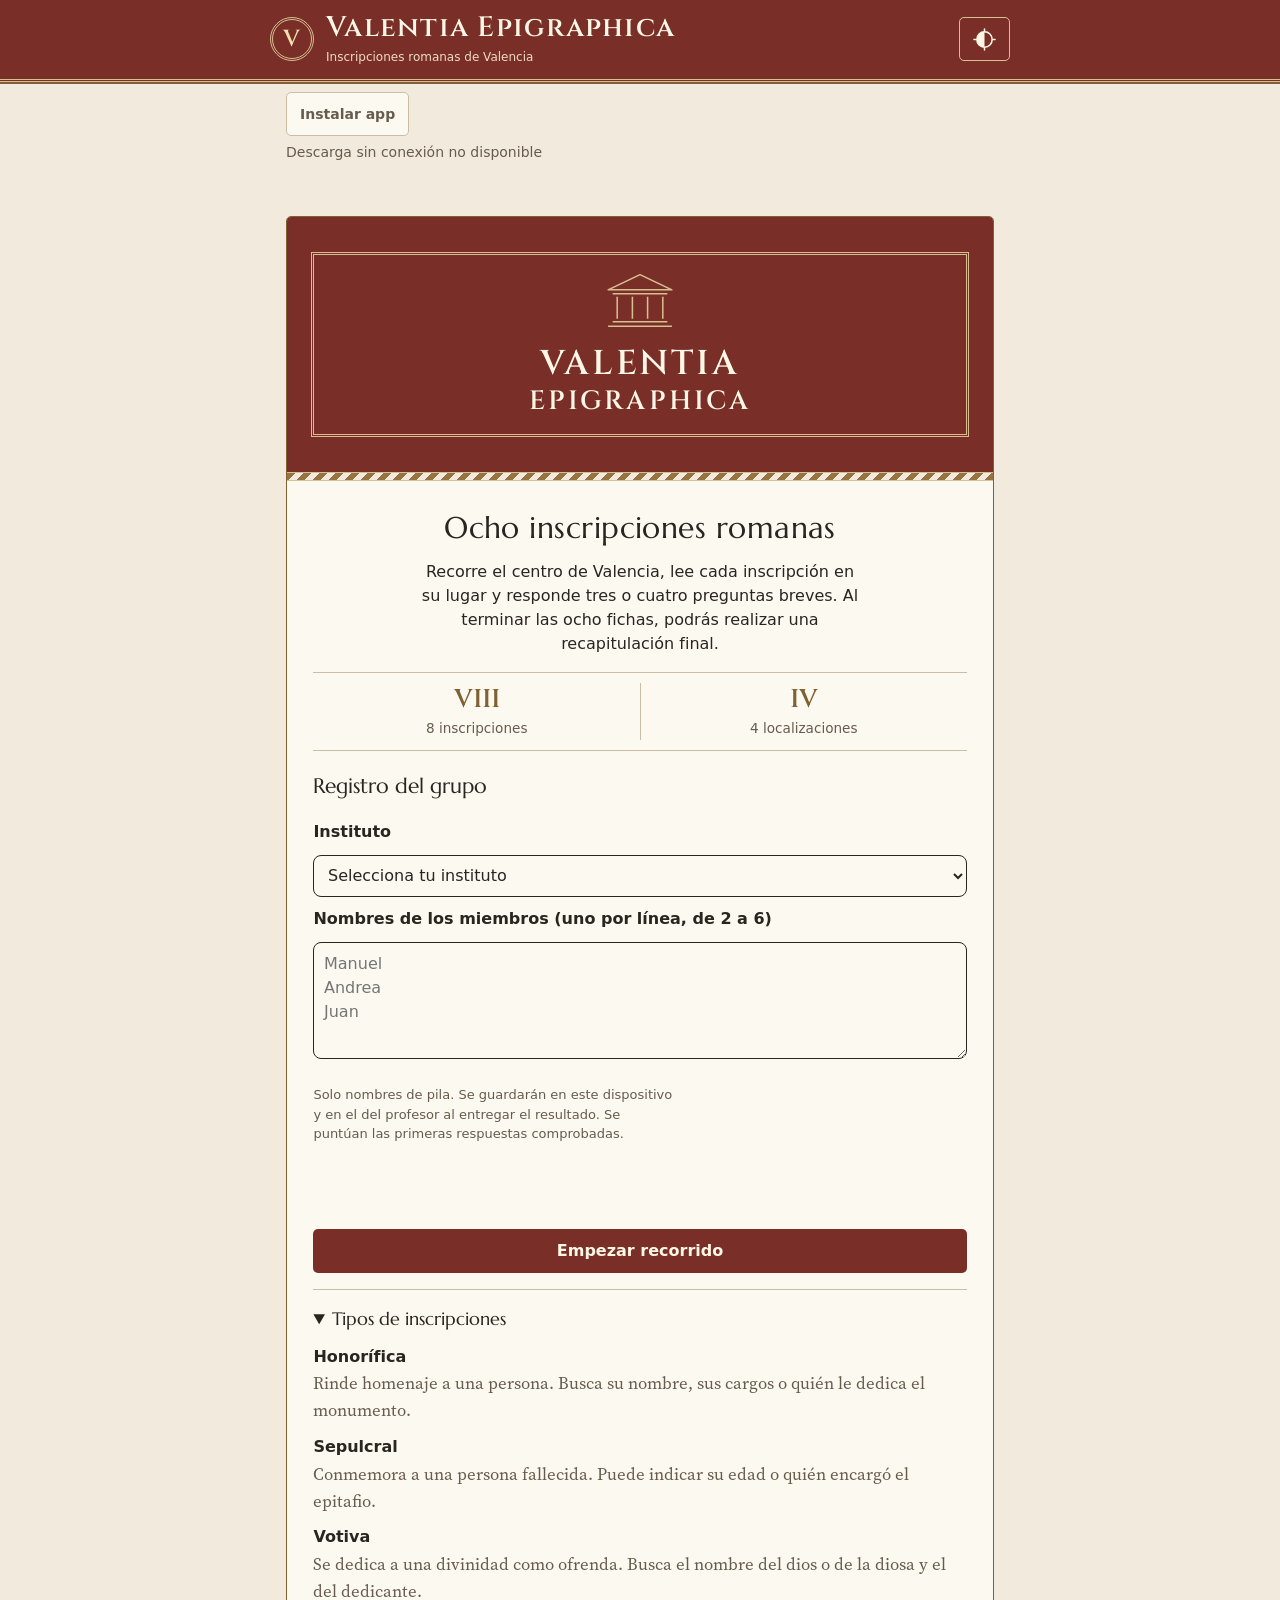
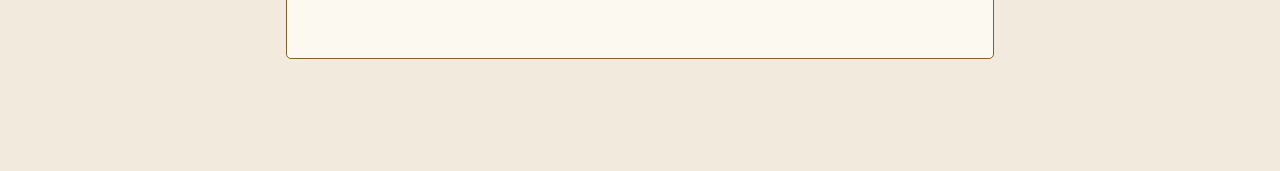
==== commit 05ee9f80: "Registrar grupos y recoger resultados de la jornada mediante QR offline" ====
--- a/index.html
+++ b/index.html
@@ -1 +1 @@
-<!doctype html><html lang="es"><head><meta charset="utf-8"><meta name="viewport" content="width=device-width,initial-scale=1,viewport-fit=cover"><meta name="theme-color" content="#792f28"><meta name="description" content="Recorrido didáctico por ocho inscripciones romanas de Valencia."><link rel="manifest" href="manifest.webmanifest"><link rel="icon" href="icon.svg" type="image/svg+xml"><link rel="apple-touch-icon" href="icon-192.png"><link rel="stylesheet" href="style.css"><title>Valentia Epigraphica</title><script src="data.js" defer></script><script src="map.js" defer></script><script src="app.js" defer></script></head><body><header><div class="brand"><span class="seal" aria-hidden="true">V</span><div><h1>Valentia Epigraphica</h1><p>Inscripciones romanas de Valencia</p></div></div><button id="theme" class="quiet" aria-label="Cambiar tema" title="Cambiar tema"><svg viewBox="0 0 24 24" fill="none" stroke="currentColor" stroke-width="1.6" stroke-linecap="round" stroke-linejoin="round" aria-hidden="true" focusable="false"><circle cx="12" cy="12" r="8"/><path d="M12 4a8 8 0 0 0 0 16z" fill="currentColor" stroke="none"/><path d="M12 1v2m0 18v2M1 12h2m18 0h2"/></svg></button></header><div class="install-panel" id="install-panel"><button id="install-app" class="install-button" type="button" aria-controls="install-help" aria-expanded="false">Instalar app</button><p id="install-help" hidden></p></div><p id="offline-status" class="status" role="status">Preparando el uso sin conexión…</p><p id="storage-status" class="status" role="status"></p><main id="main" tabindex="-1"></main><nav aria-label="Secciones"><button data-tab="route"><span aria-hidden="true"><svg viewBox="0 0 24 24" fill="none" stroke="currentColor" stroke-width="1.6" stroke-linecap="round" stroke-linejoin="round" aria-hidden="true" focusable="false"><path d="M3 6l6-3 6 3 6-3v15l-6 3-6-3-6 3zM9 3v15m6-12v15"/><path d="M6 12l1-1m4-1l2 1m4 3l2-2" stroke-dasharray="1.5 2"/></svg></span>Itinerario</button><button data-tab="list"><span aria-hidden="true"><svg viewBox="0 0 24 24" fill="none" stroke="currentColor" stroke-width="1.6" stroke-linecap="round" stroke-linejoin="round" aria-hidden="true" focusable="false"><path d="M4 3h16v18H4zM6.5 6h11M7 9.5h10M7 13h10M7 16.5h7"/><path d="M2.5 3h19m-19 18h19"/></svg></span>Inscripciones</button><button data-tab="results"><span aria-hidden="true"><svg viewBox="0 0 24 24" fill="none" stroke="currentColor" stroke-width="1.6" stroke-linecap="round" stroke-linejoin="round" aria-hidden="true" focusable="false"><path d="M4 20h16M5 16v-4h3v4m3 0V9h3v7m3 0V5h3v11"/><path d="M4 8l4-4 3 3 5-4"/></svg></span>Resultados</button></nav><noscript>Esta aplicación necesita JavaScript.</noscript></body></html>
+<!doctype html><html lang="es"><head><meta charset="utf-8"><meta name="viewport" content="width=device-width,initial-scale=1,viewport-fit=cover"><meta name="theme-color" content="#792f28"><meta name="description" content="Recorrido didáctico por ocho inscripciones romanas de Valencia."><link rel="manifest" href="manifest.webmanifest"><link rel="icon" href="icon.svg" type="image/svg+xml"><link rel="apple-touch-icon" href="icon-192.png"><link rel="stylesheet" href="style.css"><title>Valentia Epigraphica</title><script src="data.js" defer></script><script src="map.js" defer></script><script src="competition.js" defer></script><script src="vendor/qrcode.js" defer></script><script src="app.js" defer></script></head><body><header><div class="brand"><span class="seal" aria-hidden="true">V</span><div><h1>Valentia Epigraphica</h1><p>Inscripciones romanas de Valencia</p></div></div><button id="theme" class="quiet" aria-label="Cambiar tema" title="Cambiar tema"><svg viewBox="0 0 24 24" fill="none" stroke="currentColor" stroke-width="1.6" stroke-linecap="round" stroke-linejoin="round" aria-hidden="true" focusable="false"><circle cx="12" cy="12" r="8"/><path d="M12 4a8 8 0 0 0 0 16z" fill="currentColor" stroke="none"/><path d="M12 1v2m0 18v2M1 12h2m18 0h2"/></svg></button></header><div class="install-panel" id="install-panel"><button id="install-app" class="install-button" type="button" aria-controls="install-help" aria-expanded="false">Instalar app</button><p id="install-help" hidden></p></div><p id="offline-status" class="status" role="status">Preparando el uso sin conexión…</p><p id="storage-status" class="status" role="status"></p><main id="main" tabindex="-1"></main><nav aria-label="Secciones"><button data-tab="route"><span aria-hidden="true"><svg viewBox="0 0 24 24" fill="none" stroke="currentColor" stroke-width="1.6" stroke-linecap="round" stroke-linejoin="round" aria-hidden="true" focusable="false"><path d="M3 6l6-3 6 3 6-3v15l-6 3-6-3-6 3zM9 3v15m6-12v15"/><path d="M6 12l1-1m4-1l2 1m4 3l2-2" stroke-dasharray="1.5 2"/></svg></span>Itinerario</button><button data-tab="list"><span aria-hidden="true"><svg viewBox="0 0 24 24" fill="none" stroke="currentColor" stroke-width="1.6" stroke-linecap="round" stroke-linejoin="round" aria-hidden="true" focusable="false"><path d="M4 3h16v18H4zM6.5 6h11M7 9.5h10M7 13h10M7 16.5h7"/><path d="M2.5 3h19m-19 18h19"/></svg></span>Inscripciones</button><button data-tab="results"><span aria-hidden="true"><svg viewBox="0 0 24 24" fill="none" stroke="currentColor" stroke-width="1.6" stroke-linecap="round" stroke-linejoin="round" aria-hidden="true" focusable="false"><path d="M4 20h16M5 16v-4h3v4m3 0V9h3v7m3 0V5h3v11"/><path d="M4 8l4-4 3 3 5-4"/></svg></span>Resultados</button></nav><noscript>Esta aplicación necesita JavaScript.</noscript></body></html>
--- a/style.css
+++ b/style.css
@@ -112,7 +112,6 @@
   white-space: normal;
   font-size: clamp(.95rem, 3.8vw, 1.125rem);
 }
-.stone-frame .epigraph.enlarged { font-size: 1.4rem; }
 .inscription-fields { display: flex; width: max-content; min-width: 100%; justify-content: center; }
 .inscription-fields pre {
   margin: 0;
@@ -401,9 +400,35 @@
 }
 .stone-frame--ara { border-block: 5px double var(--stone-edge); }
 .stone-frame--pedestal { border-block: 4px double var(--stone-edge); }
-.stone-frame--diptych pre + pre { border-inline-start: 3px double var(--stone-edge); }
 :is([data-theme=dark], [data-theme=oled]) .stone-frame .epigraph {
   text-shadow: 0 1px 0 #0008;
   background-image: radial-gradient(ellipse at 16% 12%, #ffffff0a, transparent 65%);
 }
 nav svg, .quiet svg { display: block; width: 23px; height: 23px; margin-inline: auto; }
+
+
+/* Small-screen and outdoor legibility refinements. */
+.brand { flex: 1; min-width: 0; }
+.brand > div, .list-title, .option span { min-width: 0; }
+.brand h1 { overflow-wrap: break-word; }
+.quiet { flex-shrink: 0; }
+.zone { grid-template-columns: minmax(0, 1fr) auto; }
+.zone button { min-width: 0; }
+.option span { overflow-wrap: break-word; font-size: 1.03rem; line-height: 1.45; }
+.stone-frame .epigraph { font-size: clamp(1rem, 3.8vw, 1.125rem); }
+.stone-frame .epigraph.enlarged { font-size: 1.4rem; }
+.epigraph { max-width: 100%; overscroll-behavior-inline: contain; }
+nav button { min-width: 0; min-height: 48px; }
+@media (max-width: 360px) {
+  .welcome-monument { padding: .8rem .6rem; }
+  .welcome-monument-inner { padding: .75rem .35rem; }
+  .welcome-emblem { width: 62px; height: 47px; }
+  .welcome-facts { margin-block: .7rem; }
+  .zone { grid-template-columns: 1fr; gap: .35rem; }
+}
+@media (forced-colors: active) {
+  .welcome-cenefa { display: none; }
+  .option:has(input:checked), nav button[aria-current=page] { outline: 2px solid Highlight; }
+}
+
+.group-form,.teacher-form{display:grid;gap:.65rem;text-align:left;margin:1rem 0}.group-form label,.teacher-form label{font-weight:600}.group-form textarea,.group-form select,.teacher-form textarea,.teacher-form input,.result-qr~details textarea{box-sizing:border-box;width:100%;font:inherit;color:inherit;background:transparent;border:1px solid currentColor;border-radius:.5rem;padding:.6rem}.result-qr{background:#fff;padding:.5rem;max-width:340px;margin:1rem auto}.result-qr svg{display:block;width:100%;height:auto}#scan-video{width:100%;max-height:45vh;object-fit:contain;background:#000}.teacher-rank{display:grid;grid-template-columns:1fr auto;gap:.5rem;align-items:center;padding:.65rem 0;border-bottom:1px solid currentColor}.teacher-rank small{display:block}
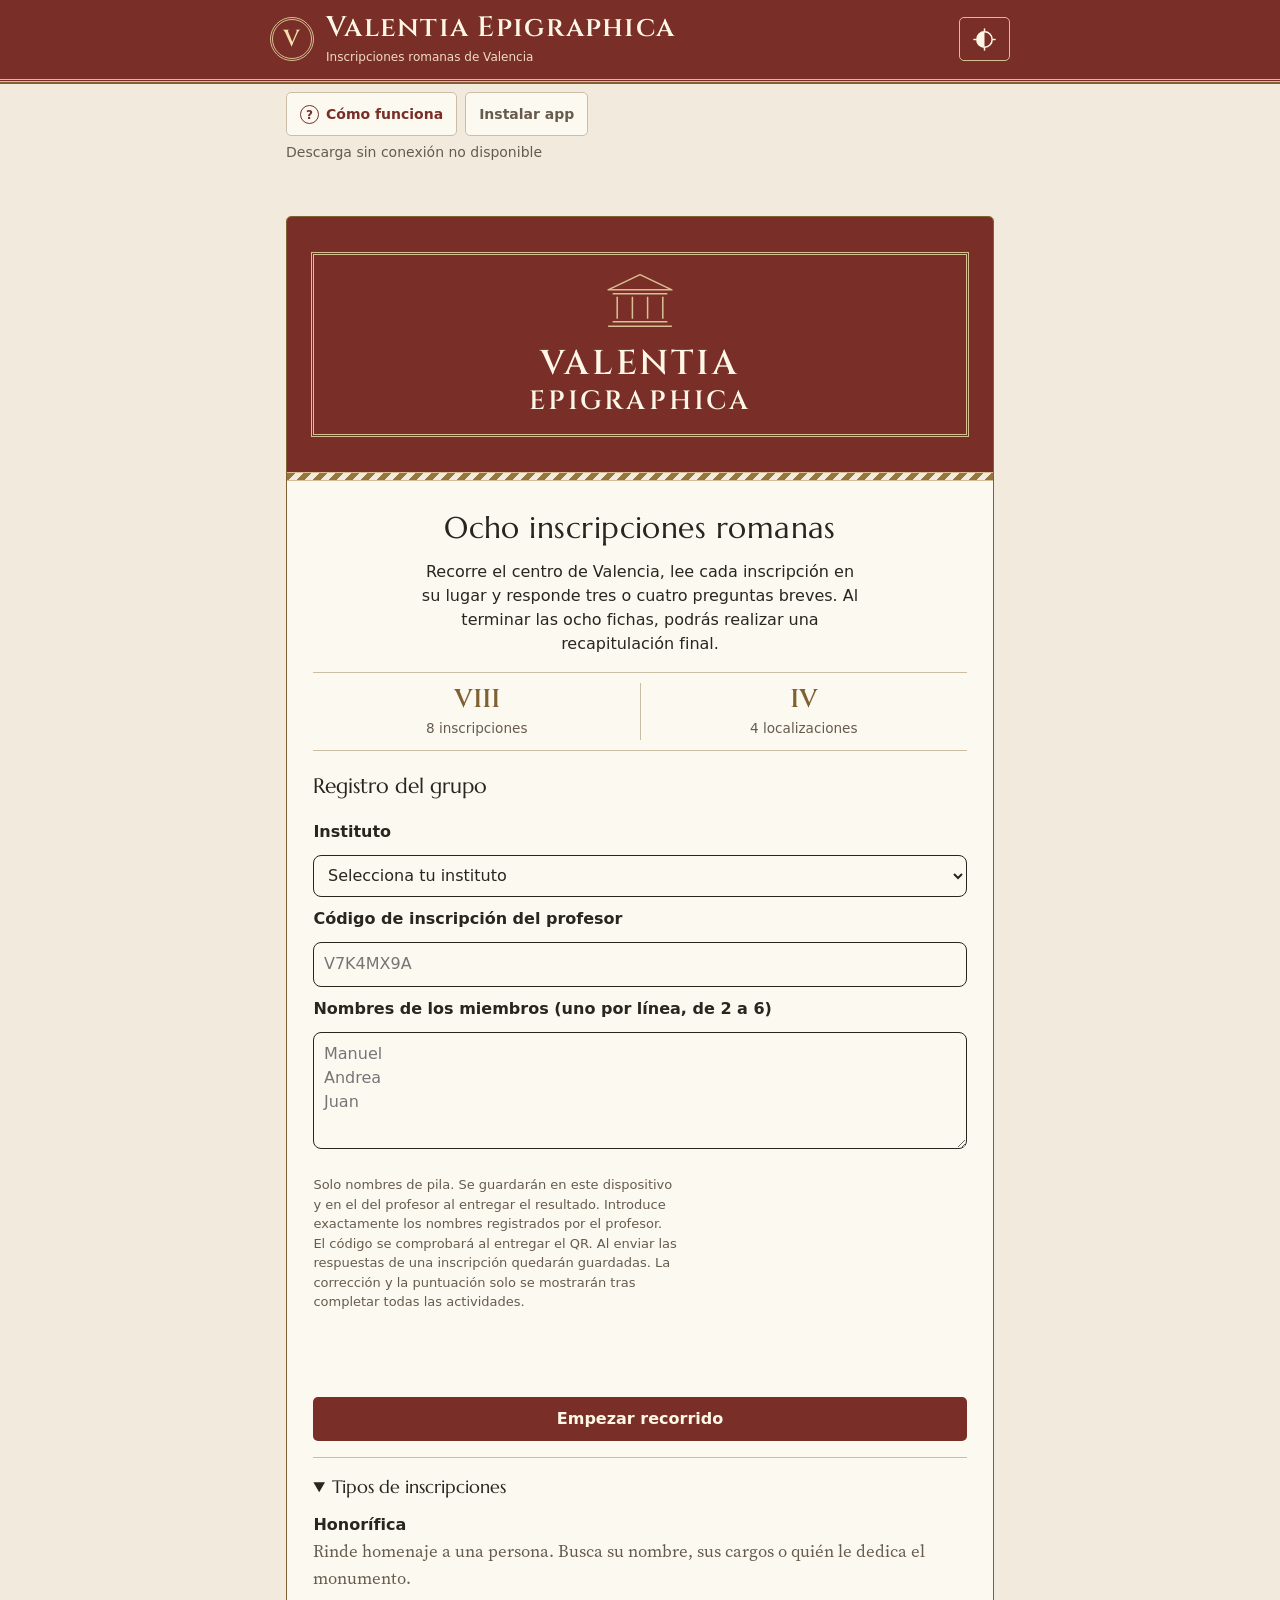
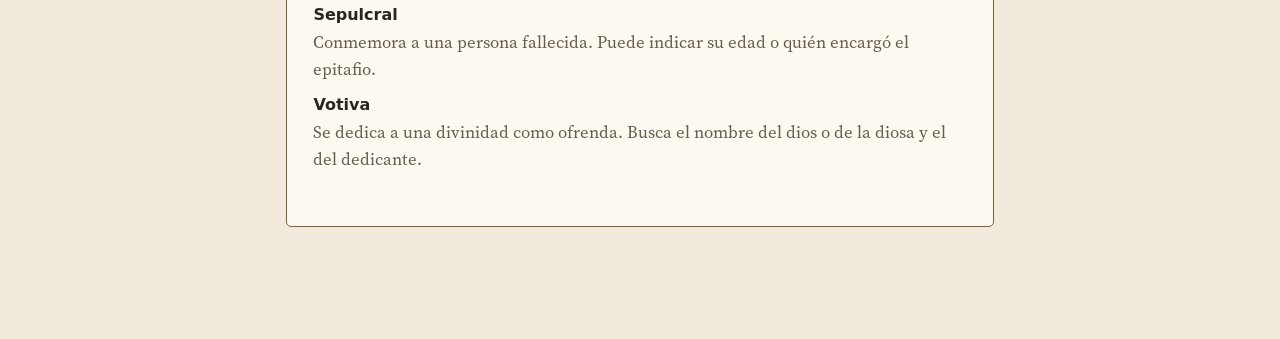
==== commit adf9e49b: "Añadir guía contextual de la jornada para el alumnado" ====
--- a/index.html
+++ b/index.html
@@ -1 +1,16 @@
-<!doctype html><html lang="es"><head><meta charset="utf-8"><meta name="viewport" content="width=device-width,initial-scale=1,viewport-fit=cover"><meta name="theme-color" content="#792f28"><meta name="description" content="Recorrido didáctico por ocho inscripciones romanas de Valencia."><link rel="manifest" href="manifest.webmanifest"><link rel="icon" href="icon.svg" type="image/svg+xml"><link rel="apple-touch-icon" href="icon-192.png"><link rel="stylesheet" href="style.css"><title>Valentia Epigraphica</title><script src="data.js" defer></script><script src="map.js" defer></script><script src="competition.js" defer></script><script src="vendor/qrcode.js" defer></script><script src="app.js" defer></script></head><body><header><div class="brand"><span class="seal" aria-hidden="true">V</span><div><h1>Valentia Epigraphica</h1><p>Inscripciones romanas de Valencia</p></div></div><button id="theme" class="quiet" aria-label="Cambiar tema" title="Cambiar tema"><svg viewBox="0 0 24 24" fill="none" stroke="currentColor" stroke-width="1.6" stroke-linecap="round" stroke-linejoin="round" aria-hidden="true" focusable="false"><circle cx="12" cy="12" r="8"/><path d="M12 4a8 8 0 0 0 0 16z" fill="currentColor" stroke="none"/><path d="M12 1v2m0 18v2M1 12h2m18 0h2"/></svg></button></header><div class="install-panel" id="install-panel"><button id="install-app" class="install-button" type="button" aria-controls="install-help" aria-expanded="false">Instalar app</button><p id="install-help" hidden></p></div><p id="offline-status" class="status" role="status">Preparando el uso sin conexión…</p><p id="storage-status" class="status" role="status"></p><main id="main" tabindex="-1"></main><nav aria-label="Secciones"><button data-tab="route"><span aria-hidden="true"><svg viewBox="0 0 24 24" fill="none" stroke="currentColor" stroke-width="1.6" stroke-linecap="round" stroke-linejoin="round" aria-hidden="true" focusable="false"><path d="M3 6l6-3 6 3 6-3v15l-6 3-6-3-6 3zM9 3v15m6-12v15"/><path d="M6 12l1-1m4-1l2 1m4 3l2-2" stroke-dasharray="1.5 2"/></svg></span>Itinerario</button><button data-tab="list"><span aria-hidden="true"><svg viewBox="0 0 24 24" fill="none" stroke="currentColor" stroke-width="1.6" stroke-linecap="round" stroke-linejoin="round" aria-hidden="true" focusable="false"><path d="M4 3h16v18H4zM6.5 6h11M7 9.5h10M7 13h10M7 16.5h7"/><path d="M2.5 3h19m-19 18h19"/></svg></span>Inscripciones</button><button data-tab="results"><span aria-hidden="true"><svg viewBox="0 0 24 24" fill="none" stroke="currentColor" stroke-width="1.6" stroke-linecap="round" stroke-linejoin="round" aria-hidden="true" focusable="false"><path d="M4 20h16M5 16v-4h3v4m3 0V9h3v7m3 0V5h3v11"/><path d="M4 8l4-4 3 3 5-4"/></svg></span>Resultados</button></nav><noscript>Esta aplicación necesita JavaScript.</noscript></body></html>
+<!doctype html><html lang="es"><head><meta charset="utf-8"><meta name="viewport" content="width=device-width,initial-scale=1,viewport-fit=cover"><meta name="theme-color" content="#792f28"><meta name="description" content="Recorrido didáctico por ocho inscripciones romanas de Valencia."><link rel="manifest" href="manifest.webmanifest"><link rel="icon" href="icon.svg" type="image/svg+xml"><link rel="apple-touch-icon" href="icon-192.png"><link rel="stylesheet" href="style.css"><title>Valentia Epigraphica</title><script src="data.js" defer></script><script src="map.js" defer></script><script src="competition.js" defer></script><script src="vendor/qrcode.js" defer></script><script src="app.js" defer></script></head><body><header><div class="brand"><span class="seal" aria-hidden="true">V</span><div><h1>Valentia Epigraphica</h1><p>Inscripciones romanas de Valencia</p></div></div><button id="theme" class="quiet" aria-label="Cambiar tema" title="Cambiar tema"><svg viewBox="0 0 24 24" fill="none" stroke="currentColor" stroke-width="1.6" stroke-linecap="round" stroke-linejoin="round" aria-hidden="true" focusable="false"><circle cx="12" cy="12" r="8"/><path d="M12 4a8 8 0 0 0 0 16z" fill="currentColor" stroke="none"/><path d="M12 1v2m0 18v2M1 12h2m18 0h2"/></svg></button></header><div class="student-tools"><button id="how-it-works" type="button" aria-haspopup="dialog" aria-controls="student-guide"><span aria-hidden="true" class="help-symbol">?</span> Cómo funciona</button><div class="install-panel" id="install-panel"><button id="install-app" class="install-button" type="button" aria-controls="install-help" aria-expanded="false">Instalar app</button><p id="install-help" hidden></p></div></div><p id="offline-status" class="status" role="status">Preparando el uso sin conexión…</p><p id="storage-status" class="status" role="status"></p><main id="main" tabindex="-1"></main><nav aria-label="Secciones"><button data-tab="route"><span aria-hidden="true"><svg viewBox="0 0 24 24" fill="none" stroke="currentColor" stroke-width="1.6" stroke-linecap="round" stroke-linejoin="round" aria-hidden="true" focusable="false"><path d="M3 6l6-3 6 3 6-3v15l-6 3-6-3-6 3zM9 3v15m6-12v15"/><path d="M6 12l1-1m4-1l2 1m4 3l2-2" stroke-dasharray="1.5 2"/></svg></span>Itinerario</button><button data-tab="list"><span aria-hidden="true"><svg viewBox="0 0 24 24" fill="none" stroke="currentColor" stroke-width="1.6" stroke-linecap="round" stroke-linejoin="round" aria-hidden="true" focusable="false"><path d="M4 3h16v18H4zM6.5 6h11M7 9.5h10M7 13h10M7 16.5h7"/><path d="M2.5 3h19m-19 18h19"/></svg></span>Inscripciones</button><button data-tab="results"><span aria-hidden="true"><svg viewBox="0 0 24 24" fill="none" stroke="currentColor" stroke-width="1.6" stroke-linecap="round" stroke-linejoin="round" aria-hidden="true" focusable="false"><path d="M4 20h16M5 16v-4h3v4m3 0V9h3v7m3 0V5h3v11"/><path d="M4 8l4-4 3 3 5-4"/></svg></span>Resultados</button></nav><dialog id="student-guide" aria-labelledby="guide-title">
+<div class="guide-head"><h2 id="guide-title">Cómo funciona</h2><button id="close-guide" type="button" aria-label="Cerrar guía" autofocus>×</button></div>
+<div class="guide-content">
+<p>Valentia Epigraphica es un recorrido por ocho inscripciones romanas de Valencia. Participad en equipo con un solo dispositivo por grupo.</p>
+<p id="guide-current" class="guide-current" role="status"></p>
+<ol class="guide-steps">
+<li data-stage="register"><h3>Registra vuestro grupo</h3><p>Pedid al profesor vuestro código de inscripción. Seleccionad el instituto e introducid los nombres de pila de los 2 a 6 miembros, uno por línea, tal como se registraron. Escribid el código y pulsad «Empezar recorrido».</p></li>
+<li data-stage="route"><h3>Preparad y seguid el itinerario</h3><p>Con conexión, abrid la app y esperad a que indique «Disponible sin conexión». Podéis instalarla si queréis. Usad «Itinerario» para localizar las cuatro paradas y «Inscripciones» para abrir las ocho fichas. El GPS es opcional. Seguid las indicaciones del profesor y guardad el móvil al cruzar calles.</p></li>
+<li data-stage="questions"><h3>Responded en cada inscripción</h3><p>Observad la inscripción, leed el texto latino y consultad la traducción y el contexto si los necesitáis. Elegid una respuesta por pregunta y revisadlas juntos antes de pulsar «Enviar respuestas». Una vez enviadas, no se pueden modificar. Solo se indica que la ficha está completada; los aciertos y errores se mostrarán al final.</p></li>
+<li data-stage="recap"><h3>Haced la recapitulación final</h3><p>Cuando hayáis completado las ocho inscripciones, entrad en «Resultados» y pulsad «Hacer recapitulación». Responded las cinco preguntas y enviadlas. En total hay 31 preguntas.</p></li>
+<li data-stage="delivery"><h3>Entregad el resultado al profesor</h3><p>En «Resultados» aparecerá vuestro QR, la puntuación y la corrección. Subid el brillo de la pantalla y mostrad el QR al profesor. Esperad su confirmación: ver el QR no significa que ya se haya entregado. Si falla la cámara, desplegad «Si la cámara no lee el QR» y mostrad o copiad el código de respaldo.</p></li>
+<li data-stage="ranking"><h3>Consultad la clasificación final</h3><p>El profesor reunirá los resultados y mostrará las clasificaciones por grupos e institutos. Cada acierto vale un punto. Los empates comparten puesto; la media de los grupos de cada instituto determina su clasificación.</p></li>
+</ol>
+<p class="guide-note"><strong>Importante:</strong> usad siempre el mismo navegador y dispositivo; el progreso se conserva localmente. No borréis los datos del navegador ni uséis una ventana privada. Si tenéis una incidencia, avisad al profesor.</p>
+<button id="guide-done" class="primary wide" type="button">Entendido</button>
+</div></dialog><noscript>Esta aplicación necesita JavaScript.</noscript></body></html>
--- a/style.css
+++ b/style.css
@@ -432,3 +432,47 @@
 }
 
 .group-form,.teacher-form{display:grid;gap:.65rem;text-align:left;margin:1rem 0}.group-form label,.teacher-form label{font-weight:600}.group-form textarea,.group-form select,.teacher-form textarea,.teacher-form input,.result-qr~details textarea{box-sizing:border-box;width:100%;font:inherit;color:inherit;background:transparent;border:1px solid currentColor;border-radius:.5rem;padding:.6rem}.result-qr{background:#fff;padding:.5rem;max-width:340px;margin:1rem auto}.result-qr svg{display:block;width:100%;height:auto}#scan-video{width:100%;max-height:45vh;object-fit:contain;background:#000}.teacher-rank{display:grid;grid-template-columns:1fr auto;gap:.5rem;align-items:center;padding:.65rem 0;border-bottom:1px solid currentColor}.teacher-rank small{display:block}
+
+.group-form input,.teacher-form select{box-sizing:border-box;width:100%;font:inherit;color:inherit;background:transparent;border:1px solid currentColor;border-radius:.5rem;padding:.6rem}.teacher-form[hidden]{display:none}#roster strong{overflow-wrap:anywhere}
+
+#teacher-private[hidden],#teacher-login[hidden],#confirm-password-wrap[hidden],#restore-wrap[hidden]{display:none!important}#teacher-login input{box-sizing:border-box;width:100%;font:inherit;color:inherit;background:transparent;border:1px solid currentColor;border-radius:.5rem;padding:.6rem}#teacher-private>#lock-area{margin-bottom:1rem}
+
+/* Clasificación: metal de los trofeos y jerarquía accesible en pantallas pequeñas. */
+.rank-list{display:grid;gap:10px}.rank-card{--medal:var(--muted);display:grid;grid-template-columns:48px minmax(0,1fr) auto;align-items:center;gap:12px;padding:13px 12px;border:1px solid var(--line);border-radius:10px;background:var(--paper)}
+.rank-card.medal-1{--medal:#936410;border-color:#c49a43;background:linear-gradient(110deg,#c49a431b,transparent 70%),var(--paper)}
+.rank-card.medal-2{--medal:#5d6874;border-color:#939da7;background:linear-gradient(110deg,#9da8b21d,transparent 70%),var(--paper)}
+.rank-card.medal-3{--medal:#98592f;border-color:#b77d54;background:linear-gradient(110deg,#b77d541a,transparent 70%),var(--paper)}
+.rank-place{display:grid;justify-items:center;gap:1px;color:var(--medal);font-weight:800;font-variant-numeric:tabular-nums}
+.rank-place svg{width:29px;height:29px}.rank-place span{font-size:15px}.rank-main{min-width:0;overflow-wrap:anywhere}.rank-main strong{display:block;line-height:1.25}.rank-main small,.rank-score small{display:block;margin-top:4px}.rank-score{text-align:right;font-variant-numeric:tabular-nums;white-space:nowrap}.rank-score strong{font:700 clamp(18px,4vw,25px)/1.2 Georgia,serif;color:var(--accent)}
+.rank-meter{height:5px;background:var(--line);border-radius:9px;overflow:hidden;margin-top:8px}.rank-meter span{display:block;height:100%;background:var(--medal)}
+@media(max-width:360px){.rank-card{grid-template-columns:34px minmax(0,1fr) auto;gap:7px;padding:10px 7px}.rank-place svg{width:24px;height:24px}}
+
+.roster-tools{display:grid;gap:6px}.roster-tools input,.roster-tools select{min-height:44px;font:inherit;color:inherit;background:var(--paper);border:1px solid var(--line);border-radius:6px;padding:8px;width:100%}
+.roster-entry{grid-template-columns:minmax(0,1fr) auto}.roster-entry button{grid-column:1/-1;justify-self:start;font-size:14px}.roster-state{font-size:13px;font-weight:700}.roster-state[data-state=received]{color:var(--good)}.roster-state[data-state=absent]{color:var(--muted)}
+#teacher-status[data-kind=success]{color:var(--good);font-weight:700;background:var(--stone);padding:10px;border-radius:6px}#teacher-status[data-kind=error]{color:var(--bad);font-weight:700}
+#ranking-presentation[hidden]{display:none!important}.presentation-actions{display:flex;flex-wrap:wrap;gap:8px;margin-bottom:16px}.presentation-actions button{flex:1}
+.presentation-hero{text-align:center;padding:28px 16px;background:var(--paper);border:1px solid var(--line);border-radius:10px;margin-bottom:20px}.presentation-winner{font:700 clamp(23px,5vw,34px)/1.2 Georgia,serif;color:var(--accent);overflow-wrap:anywhere}
+#presentation-content h3{margin:20px 0 10px}.presentation-school{display:flex;justify-content:space-between;gap:12px;border-bottom:1px solid var(--line);padding:12px 0}.presentation-school span{white-space:nowrap;font-weight:700}
+body.presenting{padding-bottom:20px}body.presenting #teacher-main{max-width:920px}
+@media print{body.presenting .presentation-actions,body.presenting #teacher-private,body.presenting #teacher-login{display:none!important}body.presenting .rank-card{break-inside:avoid}body:not(.presenting) #teacher-private,body:not(.presenting) #teacher-login{display:none!important}}
+
+/* Guía de la jornada: disponible también en la PWA instalada y sin conexión. */
+.student-tools{max-width:740px;margin:10px auto 0;padding:0 16px;display:flex;align-items:flex-start;flex-wrap:wrap;gap:8px}
+.student-tools .install-panel{margin:0;padding:0;flex:1;min-width:0}
+#how-it-works{display:inline-flex;align-items:center;gap:7px;min-height:44px;font-size:.875rem;font-weight:700;color:var(--green);white-space:nowrap}
+.help-symbol{display:grid;place-items:center;width:19px;height:19px;border:1.5px solid currentColor;border-radius:50%;font-weight:700;font-size:12px}
+#student-guide{color:var(--ink);background:var(--paper);border:1px solid var(--line);border-radius:12px;width:min(620px,calc(100% - 24px));max-height:calc(100% - 32px);padding:0;overflow:hidden}
+#student-guide[open]{display:flex;flex-direction:column}
+#student-guide::backdrop{background:rgba(20,15,10,.7)}
+.guide-head{display:flex;align-items:center;justify-content:space-between;gap:8px;padding:14px 16px;border-bottom:1px solid var(--line);flex-shrink:0}
+.guide-head h2{margin:0;font-size:clamp(22px,5vw,27px)}
+#close-guide{min-width:44px;font-size:24px;line-height:1;padding:6px}
+.guide-content{overflow-y:auto;overscroll-behavior:contain;padding:16px;min-height:0}
+.guide-current{background:var(--stone);border-left:3px solid var(--accent);padding:10px 12px;font-weight:650;border-radius:5px}
+.guide-steps{list-style:none;counter-reset:guide-step;padding:0;margin:12px 0 20px;display:grid;gap:10px}
+.guide-steps li{position:relative;counter-increment:guide-step;padding:12px 12px 12px 46px;border:1px solid var(--line);border-radius:8px}
+.guide-steps li::before{content:counter(guide-step);position:absolute;top:12px;left:12px;width:25px;height:25px;border-radius:50%;display:grid;place-items:center;background:var(--stone);color:var(--ink);font-weight:700}
+.guide-steps li[aria-current=step]{border-color:var(--accent);box-shadow:inset 3px 0 var(--accent)}
+.guide-steps li[aria-current=step]::before{background:var(--accent);color:var(--accent-ink)}
+.guide-steps h3{margin:0 0 5px}.guide-steps p{margin:0;font-size:15px;line-height:1.55}
+.guide-note{font-size:14px}
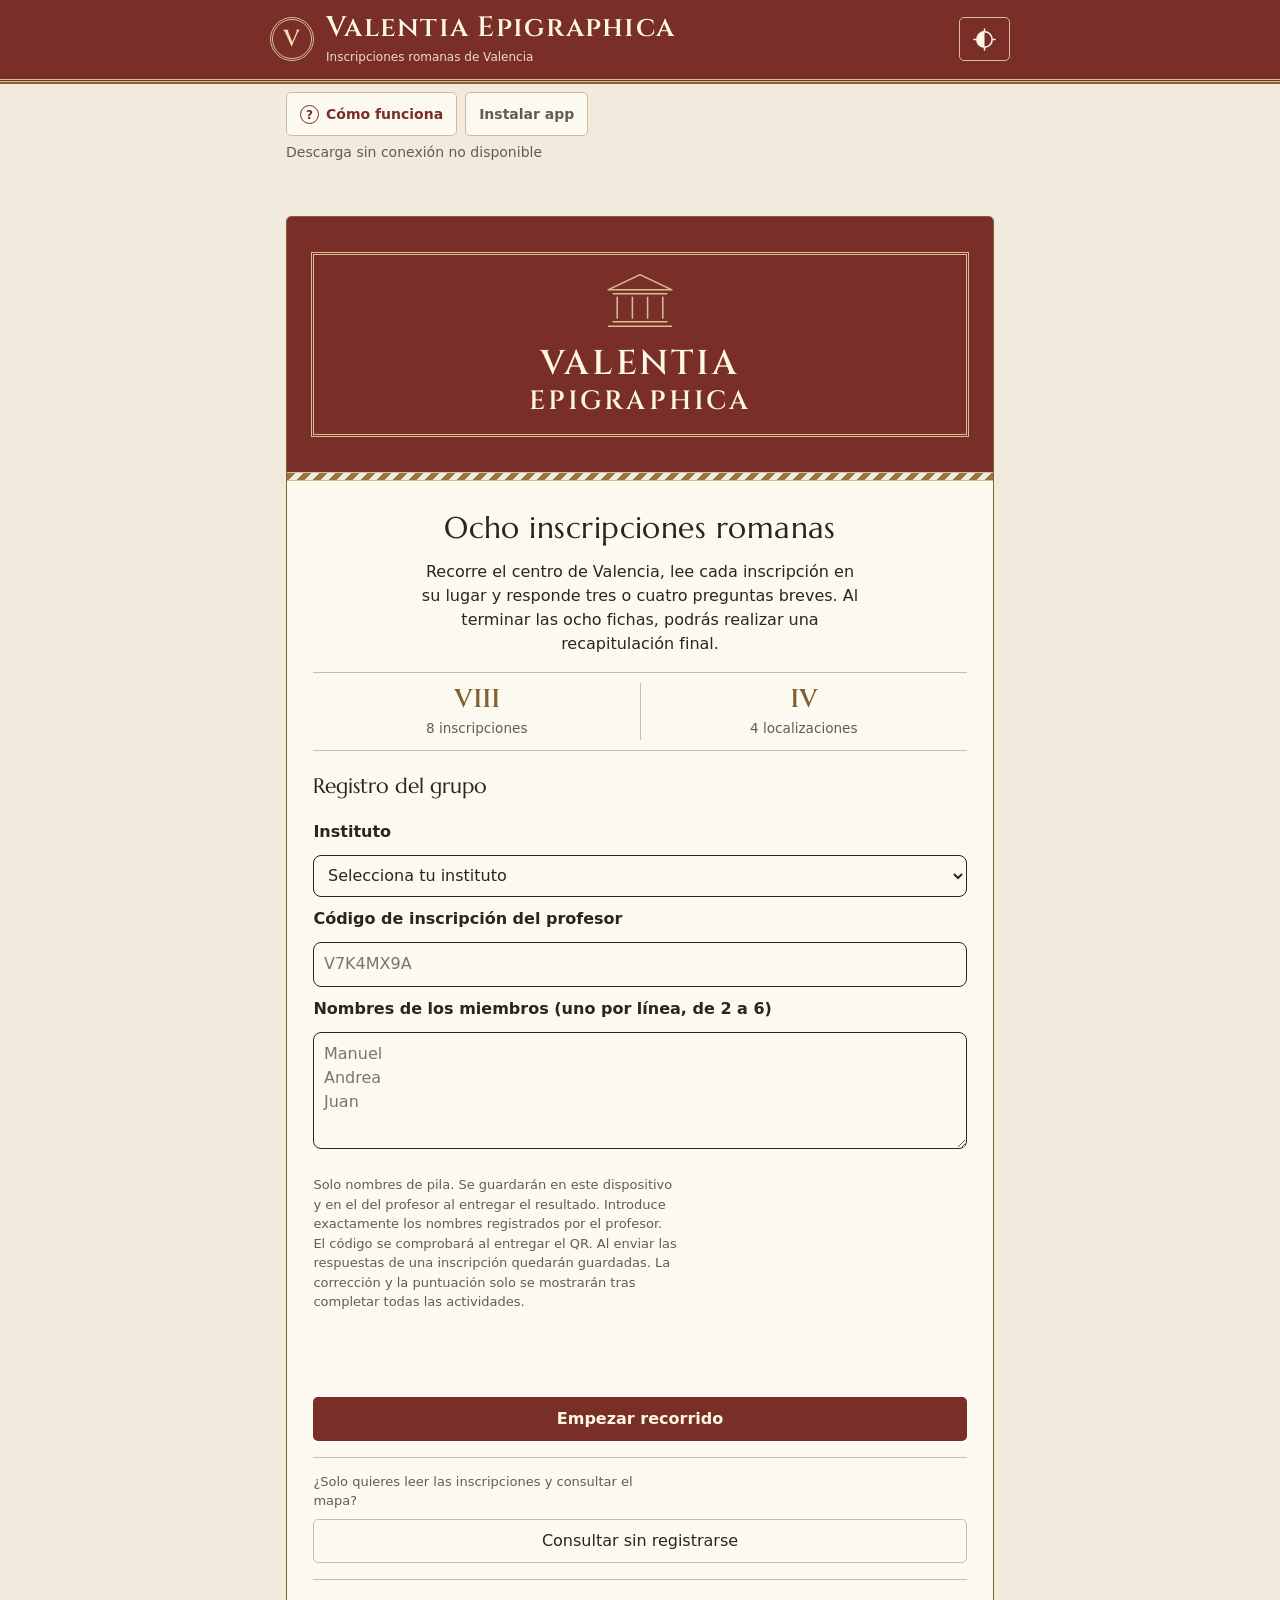
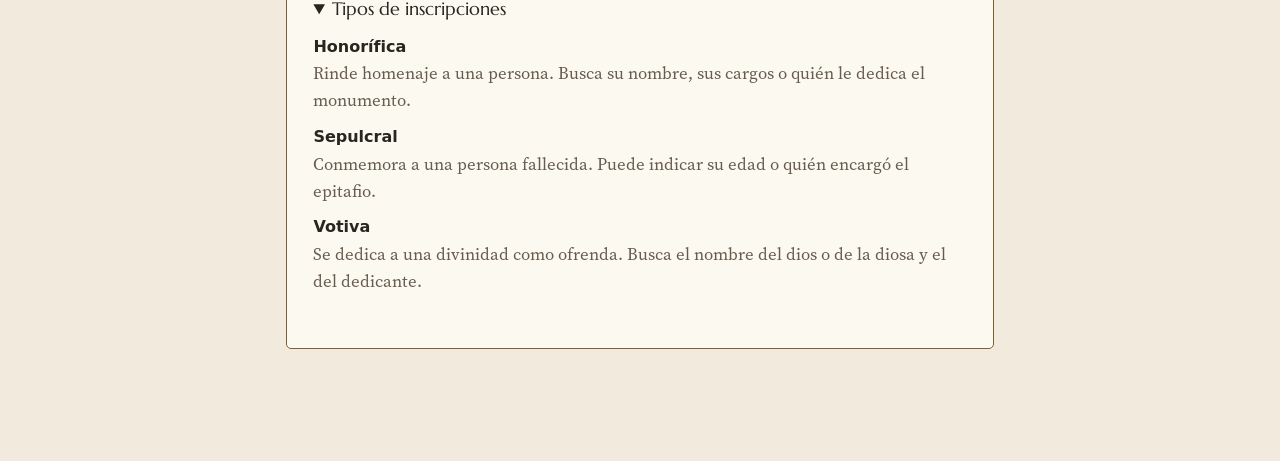
==== commit 0efc85c5: "Permitir consulta sin registro y corregir selectores de pruebas de la guía" ====
--- a/index.html
+++ b/index.html
@@ -1,10 +1,10 @@
 <!doctype html><html lang="es"><head><meta charset="utf-8"><meta name="viewport" content="width=device-width,initial-scale=1,viewport-fit=cover"><meta name="theme-color" content="#792f28"><meta name="description" content="Recorrido didáctico por ocho inscripciones romanas de Valencia."><link rel="manifest" href="manifest.webmanifest"><link rel="icon" href="icon.svg" type="image/svg+xml"><link rel="apple-touch-icon" href="icon-192.png"><link rel="stylesheet" href="style.css"><title>Valentia Epigraphica</title><script src="data.js" defer></script><script src="map.js" defer></script><script src="competition.js" defer></script><script src="vendor/qrcode.js" defer></script><script src="app.js" defer></script></head><body><header><div class="brand"><span class="seal" aria-hidden="true">V</span><div><h1>Valentia Epigraphica</h1><p>Inscripciones romanas de Valencia</p></div></div><button id="theme" class="quiet" aria-label="Cambiar tema" title="Cambiar tema"><svg viewBox="0 0 24 24" fill="none" stroke="currentColor" stroke-width="1.6" stroke-linecap="round" stroke-linejoin="round" aria-hidden="true" focusable="false"><circle cx="12" cy="12" r="8"/><path d="M12 4a8 8 0 0 0 0 16z" fill="currentColor" stroke="none"/><path d="M12 1v2m0 18v2M1 12h2m18 0h2"/></svg></button></header><div class="student-tools"><button id="how-it-works" type="button" aria-haspopup="dialog" aria-controls="student-guide"><span aria-hidden="true" class="help-symbol">?</span> Cómo funciona</button><div class="install-panel" id="install-panel"><button id="install-app" class="install-button" type="button" aria-controls="install-help" aria-expanded="false">Instalar app</button><p id="install-help" hidden></p></div></div><p id="offline-status" class="status" role="status">Preparando el uso sin conexión…</p><p id="storage-status" class="status" role="status"></p><main id="main" tabindex="-1"></main><nav aria-label="Secciones"><button data-tab="route"><span aria-hidden="true"><svg viewBox="0 0 24 24" fill="none" stroke="currentColor" stroke-width="1.6" stroke-linecap="round" stroke-linejoin="round" aria-hidden="true" focusable="false"><path d="M3 6l6-3 6 3 6-3v15l-6 3-6-3-6 3zM9 3v15m6-12v15"/><path d="M6 12l1-1m4-1l2 1m4 3l2-2" stroke-dasharray="1.5 2"/></svg></span>Itinerario</button><button data-tab="list"><span aria-hidden="true"><svg viewBox="0 0 24 24" fill="none" stroke="currentColor" stroke-width="1.6" stroke-linecap="round" stroke-linejoin="round" aria-hidden="true" focusable="false"><path d="M4 3h16v18H4zM6.5 6h11M7 9.5h10M7 13h10M7 16.5h7"/><path d="M2.5 3h19m-19 18h19"/></svg></span>Inscripciones</button><button data-tab="results"><span aria-hidden="true"><svg viewBox="0 0 24 24" fill="none" stroke="currentColor" stroke-width="1.6" stroke-linecap="round" stroke-linejoin="round" aria-hidden="true" focusable="false"><path d="M4 20h16M5 16v-4h3v4m3 0V9h3v7m3 0V5h3v11"/><path d="M4 8l4-4 3 3 5-4"/></svg></span>Resultados</button></nav><dialog id="student-guide" aria-labelledby="guide-title">
 <div class="guide-head"><h2 id="guide-title">Cómo funciona</h2><button id="close-guide" type="button" aria-label="Cerrar guía" autofocus>×</button></div>
 <div class="guide-content">
-<p>Valentia Epigraphica es un recorrido por ocho inscripciones romanas de Valencia. Participad en equipo con un solo dispositivo por grupo.</p>
+<p>Valentia Epigraphica es un recorrido por ocho inscripciones romanas de Valencia. Participad en equipo con un solo dispositivo por grupo. También podéis consultar el mapa y las inscripciones sin registro, pero no responder preguntas ni entregar resultados.</p>
 <p id="guide-current" class="guide-current" role="status"></p>
 <ol class="guide-steps">
-<li data-stage="register"><h3>Registra vuestro grupo</h3><p>Pedid al profesor vuestro código de inscripción. Seleccionad el instituto e introducid los nombres de pila de los 2 a 6 miembros, uno por línea, tal como se registraron. Escribid el código y pulsad «Empezar recorrido».</p></li>
+<li data-stage="register"><h3>Registrad vuestro grupo</h3><p>Pedid al profesor vuestro código de inscripción. Seleccionad el instituto e introducid los nombres de pila de los 2 a 6 miembros, uno por línea, tal como se registraron. Escribid el código y pulsad «Empezar recorrido».</p></li>
 <li data-stage="route"><h3>Preparad y seguid el itinerario</h3><p>Con conexión, abrid la app y esperad a que indique «Disponible sin conexión». Podéis instalarla si queréis. Usad «Itinerario» para localizar las cuatro paradas y «Inscripciones» para abrir las ocho fichas. El GPS es opcional. Seguid las indicaciones del profesor y guardad el móvil al cruzar calles.</p></li>
 <li data-stage="questions"><h3>Responded en cada inscripción</h3><p>Observad la inscripción, leed el texto latino y consultad la traducción y el contexto si los necesitáis. Elegid una respuesta por pregunta y revisadlas juntos antes de pulsar «Enviar respuestas». Una vez enviadas, no se pueden modificar. Solo se indica que la ficha está completada; los aciertos y errores se mostrarán al final.</p></li>
 <li data-stage="recap"><h3>Haced la recapitulación final</h3><p>Cuando hayáis completado las ocho inscripciones, entrad en «Resultados» y pulsad «Hacer recapitulación». Responded las cinco preguntas y enviadlas. En total hay 31 preguntas.</p></li>
--- a/style.css
+++ b/style.css
@@ -476,3 +476,5 @@
 .guide-steps li[aria-current=step]::before{background:var(--accent);color:var(--accent-ink)}
 .guide-steps h3{margin:0 0 5px}.guide-steps p{margin:0;font-size:15px;line-height:1.55}
 .guide-note{font-size:14px}
+
+.consult-entry{margin:16px 0;padding-top:14px;border-top:1px solid var(--line)}.consult-entry p{margin:0 0 8px}.consultation-banner{border-left:4px solid var(--accent);padding:12px 16px}.consultation-banner p{font-size:14px;margin:5px 0 10px}nav button[hidden]{display:none!important}
